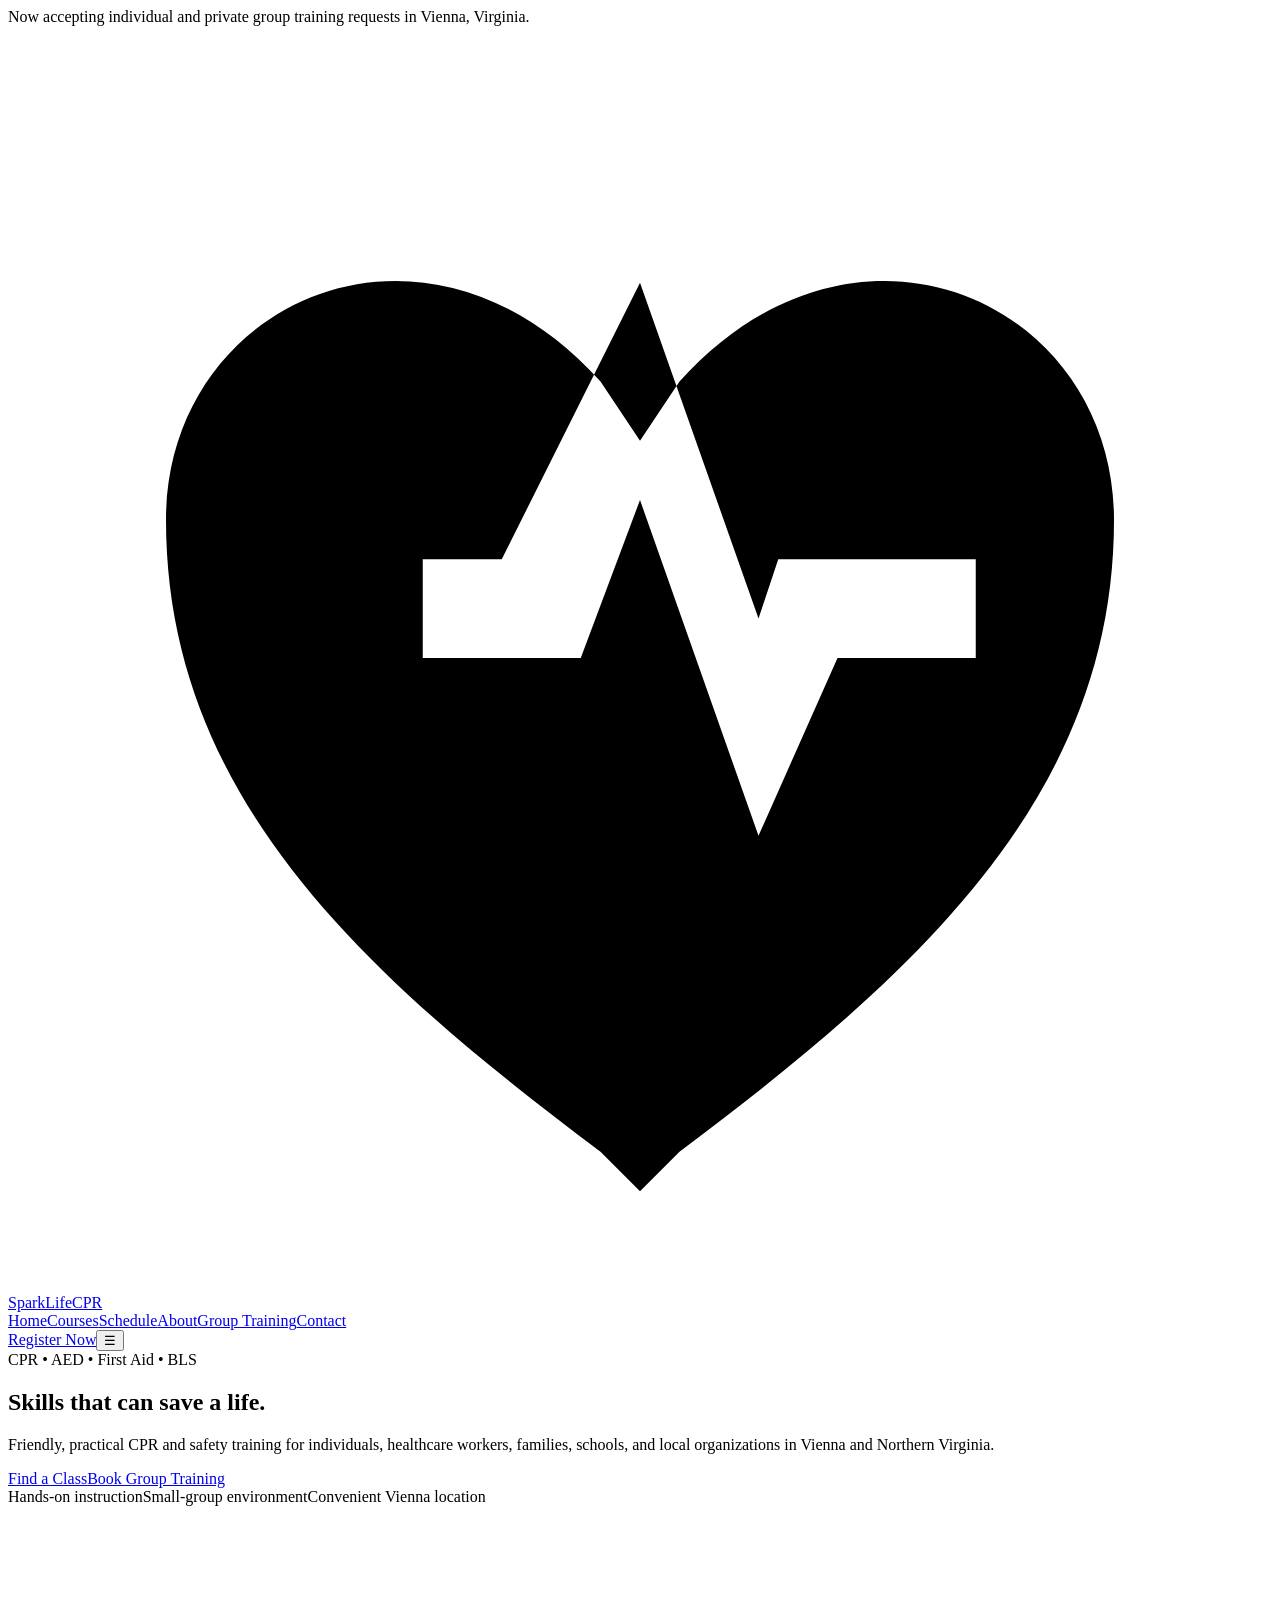
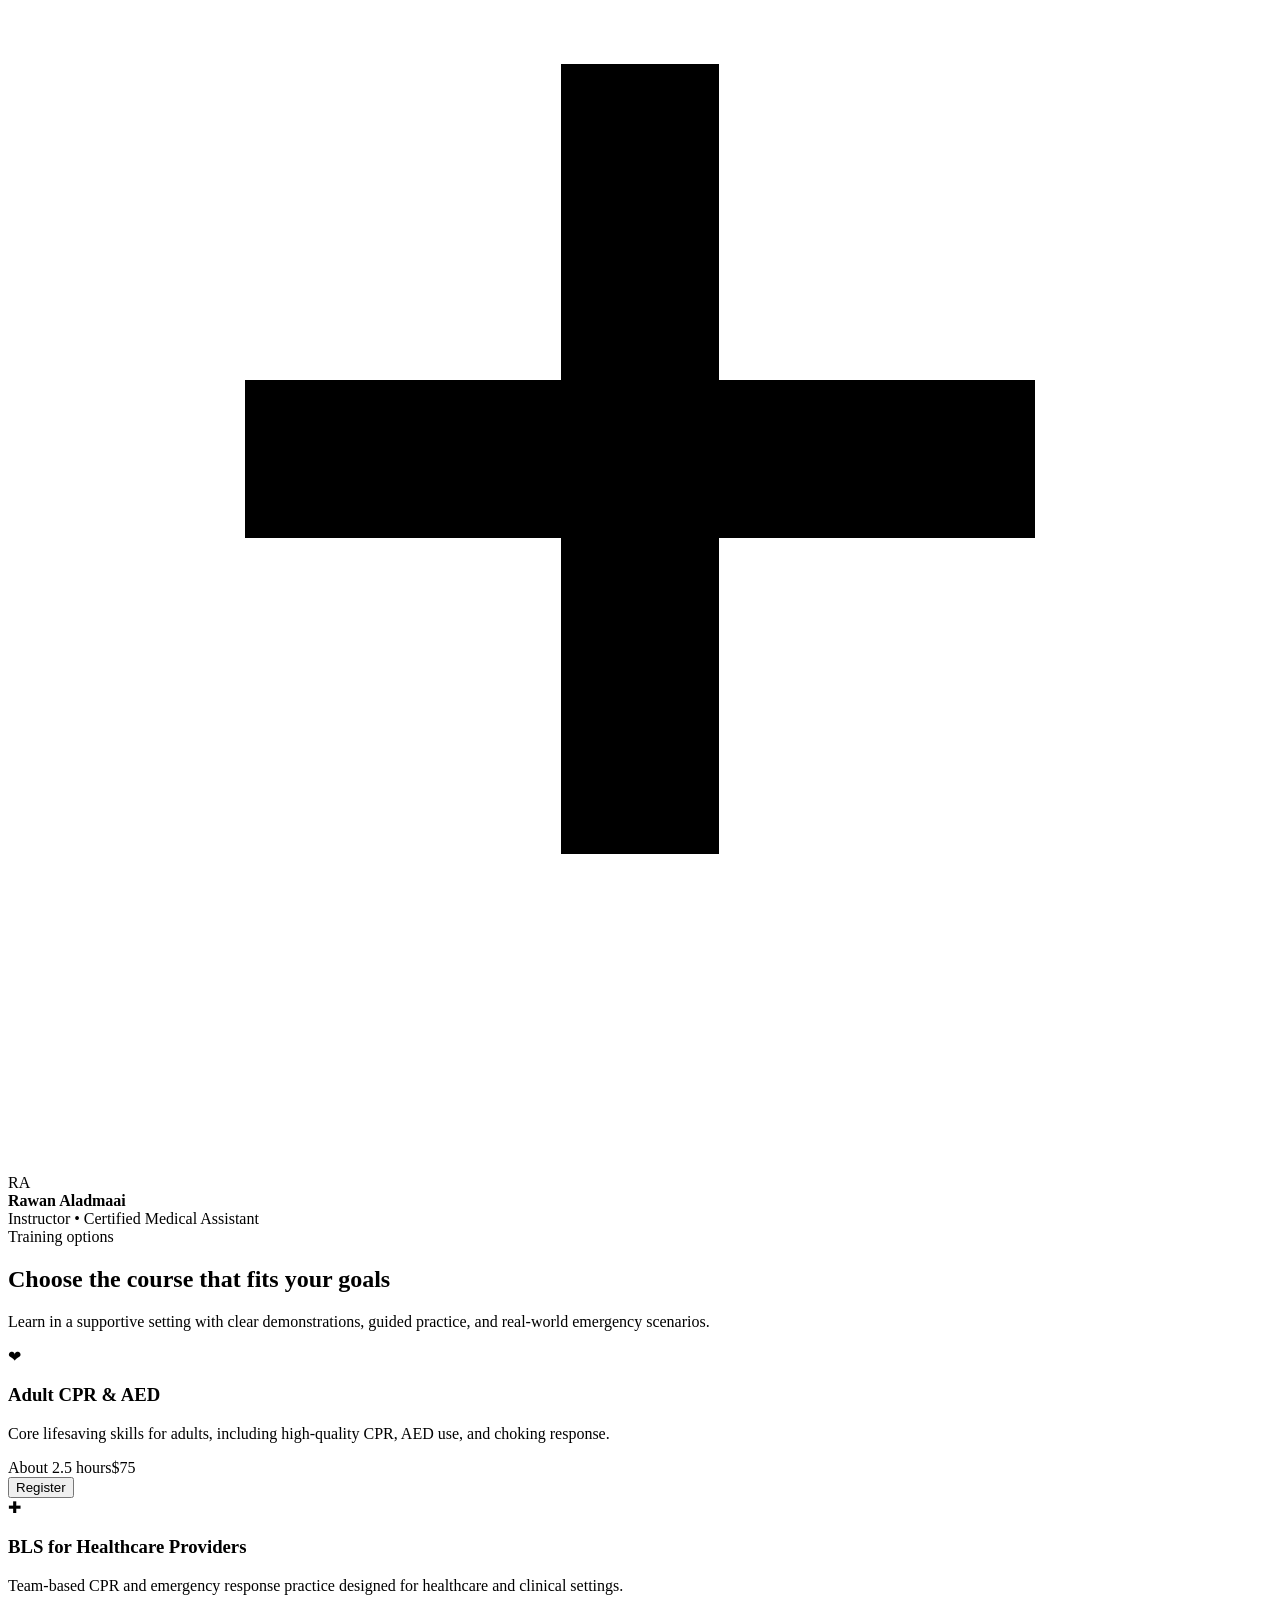
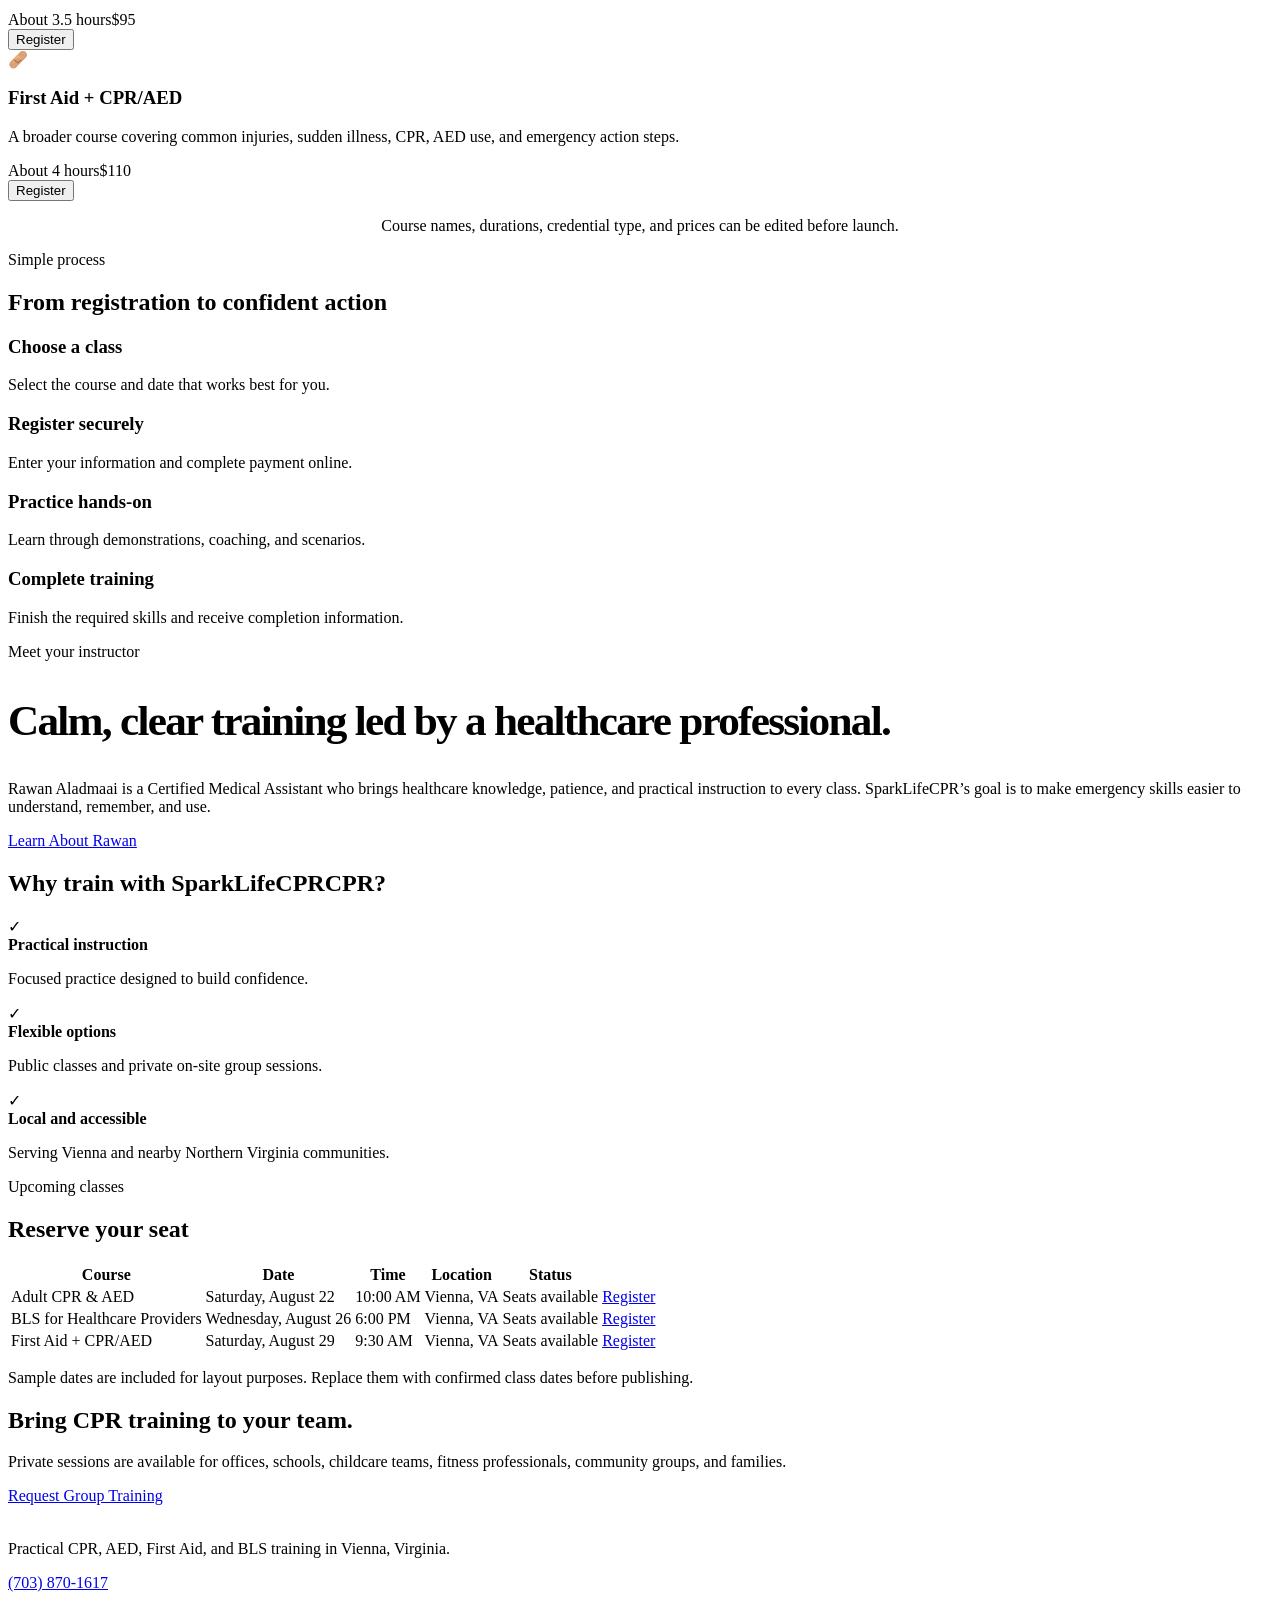
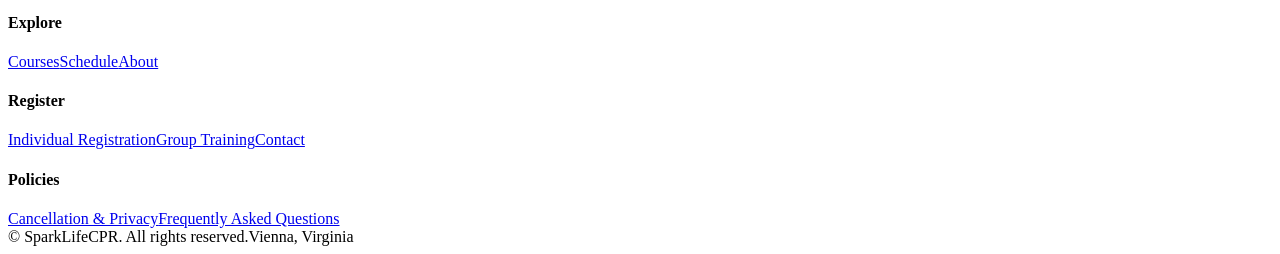
==== index.html @ 50898517 "Add files via upload" ====
<!doctype html><html lang="en"><head><meta charset="utf-8"><meta name="viewport" content="width=device-width,initial-scale=1"><meta name="description" content="CPR, AED, First Aid and BLS training in Vienna, Virginia with instructor Rawan Aladmaai, Certified Medical Assistant."><title>SparkLifeCPR | Vienna, VA</title><link rel="stylesheet" href="assets/styles.css"><script defer src="js/config.js"></script><script defer src="js/main.js"></script></head><body>
<div class="announcement">Now accepting individual and private group training requests in Vienna, Virginia.</div>
<header><div class="container nav"><a class="brand" href="index.html"><span class="logo-mark"><svg viewBox="0 0 64 64"><path d="M30 57C18 48 8 39 8 25 8 14 21 8 30 18l2 3 2-3c9-10 22-4 22 7 0 14-10 23-22 32l-2 2-2-2zm-9-25h8l3-8 6 17 4-9h7v-5h-10l-1 3-6-17-7 14h-4v5z"/></svg></span><span>SparkLifeCPR</span></a><nav class="nav-links"><a href="index.html">Home</a><a href="courses.html">Courses</a><a href="schedule.html">Schedule</a><a href="about.html">About</a><a href="group-training.html">Group Training</a><a href="contact.html">Contact</a></nav><a class="btn btn-primary" href="register.html">Register Now</a><button class="menu-btn" aria-label="Open menu">☰</button></div></header>
<main>
<section class="hero"><div class="container hero-grid"><div><span class="eyebrow">CPR • AED • First Aid • BLS</span><h1>Skills that can save a life.</h1><p>Friendly, practical CPR and safety training for individuals, healthcare workers, families, schools, and local organizations in Vienna and Northern Virginia.</p><div class="hero-actions"><a class="btn btn-primary" href="register.html">Find a Class</a><a class="btn btn-light" href="group-training.html">Book Group Training</a></div><div class="trust-row"><span>Hands-on instruction</span><span>Small-group environment</span><span>Convenient Vienna location</span></div></div><div class="hero-card"><div class="photo"><div class="medical-icon"><svg viewBox="0 0 64 64"><path d="M28 8h8v16h16v8H36v16h-8V32H12v-8h16V8z"/></svg></div><div class="instructor-chip"><div class="avatar">RA</div><div><strong>Rawan Aladmaai</strong><br><span class="small">Instructor • Certified Medical Assistant</span></div></div></div></div></div></section>
<section><div class="container"><div class="section-head"><span class="eyebrow">Training options</span><h2>Choose the course that fits your goals</h2><p>Learn in a supportive setting with clear demonstrations, guided practice, and real-world emergency scenarios.</p></div><div class="grid-3">
<article class="card course-card"><div class="icon">❤</div><h3>Adult CPR & AED</h3><p>Core lifesaving skills for adults, including high-quality CPR, AED use, and choking response.</p><div class="course-meta"><span>About 2.5 hours</span><span class="price">$75</span></div><button class="btn btn-primary" data-pay="cprAed">Register</button></article>
<article class="card course-card"><div class="icon">✚</div><h3>BLS for Healthcare Providers</h3><p>Team-based CPR and emergency response practice designed for healthcare and clinical settings.</p><div class="course-meta"><span>About 3.5 hours</span><span class="price">$95</span></div><button class="btn btn-primary" data-pay="bls">Register</button></article>
<article class="card course-card"><div class="icon">🩹</div><h3>First Aid + CPR/AED</h3><p>A broader course covering common injuries, sudden illness, CPR, AED use, and emergency action steps.</p><div class="course-meta"><span>About 4 hours</span><span class="price">$110</span></div><button class="btn btn-primary" data-pay="firstAid">Register</button></article>
</div><p class="small" style="text-align:center;margin-top:1rem">Course names, durations, credential type, and prices can be edited before launch.</p></div></section>
<section class="bg-soft"><div class="container"><div class="section-head"><span class="eyebrow">Simple process</span><h2>From registration to confident action</h2></div><div class="steps"><div class="step"><h3>Choose a class</h3><p>Select the course and date that works best for you.</p></div><div class="step"><h3>Register securely</h3><p>Enter your information and complete payment online.</p></div><div class="step"><h3>Practice hands-on</h3><p>Learn through demonstrations, coaching, and scenarios.</p></div><div class="step"><h3>Complete training</h3><p>Finish the required skills and receive completion information.</p></div></div></div></section>
<section><div class="container split"><div><span class="eyebrow">Meet your instructor</span><h2 style="font-size:2.7rem;line-height:1.1;letter-spacing:-.04em">Calm, clear training led by a healthcare professional.</h2><p>Rawan Aladmaai is a Certified Medical Assistant who brings healthcare knowledge, patience, and practical instruction to every class. SparkLifeCPR’s goal is to make emergency skills easier to understand, remember, and use.</p><a class="btn btn-outline" href="about.html">Learn About Rawan</a></div><div class="feature-panel"><h2>Why train with SparkLifeCPRCPR?</h2><div class="feature-list"><div class="feature-item"><span class="check">✓</span><div><b>Practical instruction</b><p>Focused practice designed to build confidence.</p></div></div><div class="feature-item"><span class="check">✓</span><div><b>Flexible options</b><p>Public classes and private on-site group sessions.</p></div></div><div class="feature-item"><span class="check">✓</span><div><b>Local and accessible</b><p>Serving Vienna and nearby Northern Virginia communities.</p></div></div></div></div></div></section>
<section class="bg-soft"><div class="container"><div class="section-head"><span class="eyebrow">Upcoming classes</span><h2>Reserve your seat</h2></div><div class="schedule"><table><thead><tr><th>Course</th><th>Date</th><th>Time</th><th>Location</th><th>Status</th><th></th></tr></thead><tbody><tr><td>Adult CPR & AED</td><td>Saturday, August 22</td><td>10:00 AM</td><td>Vienna, VA</td><td><span class="badge">Seats available</span></td><td><a class="btn btn-primary" href="register.html">Register</a></td></tr><tr><td>BLS for Healthcare Providers</td><td>Wednesday, August 26</td><td>6:00 PM</td><td>Vienna, VA</td><td><span class="badge">Seats available</span></td><td><a class="btn btn-primary" href="register.html">Register</a></td></tr><tr><td>First Aid + CPR/AED</td><td>Saturday, August 29</td><td>9:30 AM</td><td>Vienna, VA</td><td><span class="badge">Seats available</span></td><td><a class="btn btn-primary" href="register.html">Register</a></td></tr></tbody></table></div><p class="small">Sample dates are included for layout purposes. Replace them with confirmed class dates before publishing.</p></div></section>
<section><div class="container"><div class="cta"><div><h2>Bring CPR training to your team.</h2><p>Private sessions are available for offices, schools, childcare teams, fitness professionals, community groups, and families.</p></div><a class="btn btn-light" href="group-training.html">Request Group Training</a></div></div></section>
</main>
<footer><div class="container"><div class="footer-grid"><div><a class="brand" style="color:#fff" href="index.html"><span class="logo-mark">❤</span><span>SparkLifeCPR</span></a><p>Practical CPR, AED, First Aid, and BLS training in Vienna, Virginia.</p><p><a href="tel:17038701617">(703) 870-1617</a></p></div><div><h4>Explore</h4><a href="courses.html">Courses</a><a href="schedule.html">Schedule</a><a href="about.html">About</a></div><div><h4>Register</h4><a href="register.html">Individual Registration</a><a href="group-training.html">Group Training</a><a href="contact.html">Contact</a></div><div><h4>Policies</h4><a href="policies.html">Cancellation & Privacy</a><a href="faq.html">Frequently Asked Questions</a></div></div><div class="copyright"><span>© <span data-year></span> SparkLifeCPR. All rights reserved.</span><span>Vienna, Virginia</span></div></div></footer></body></html>
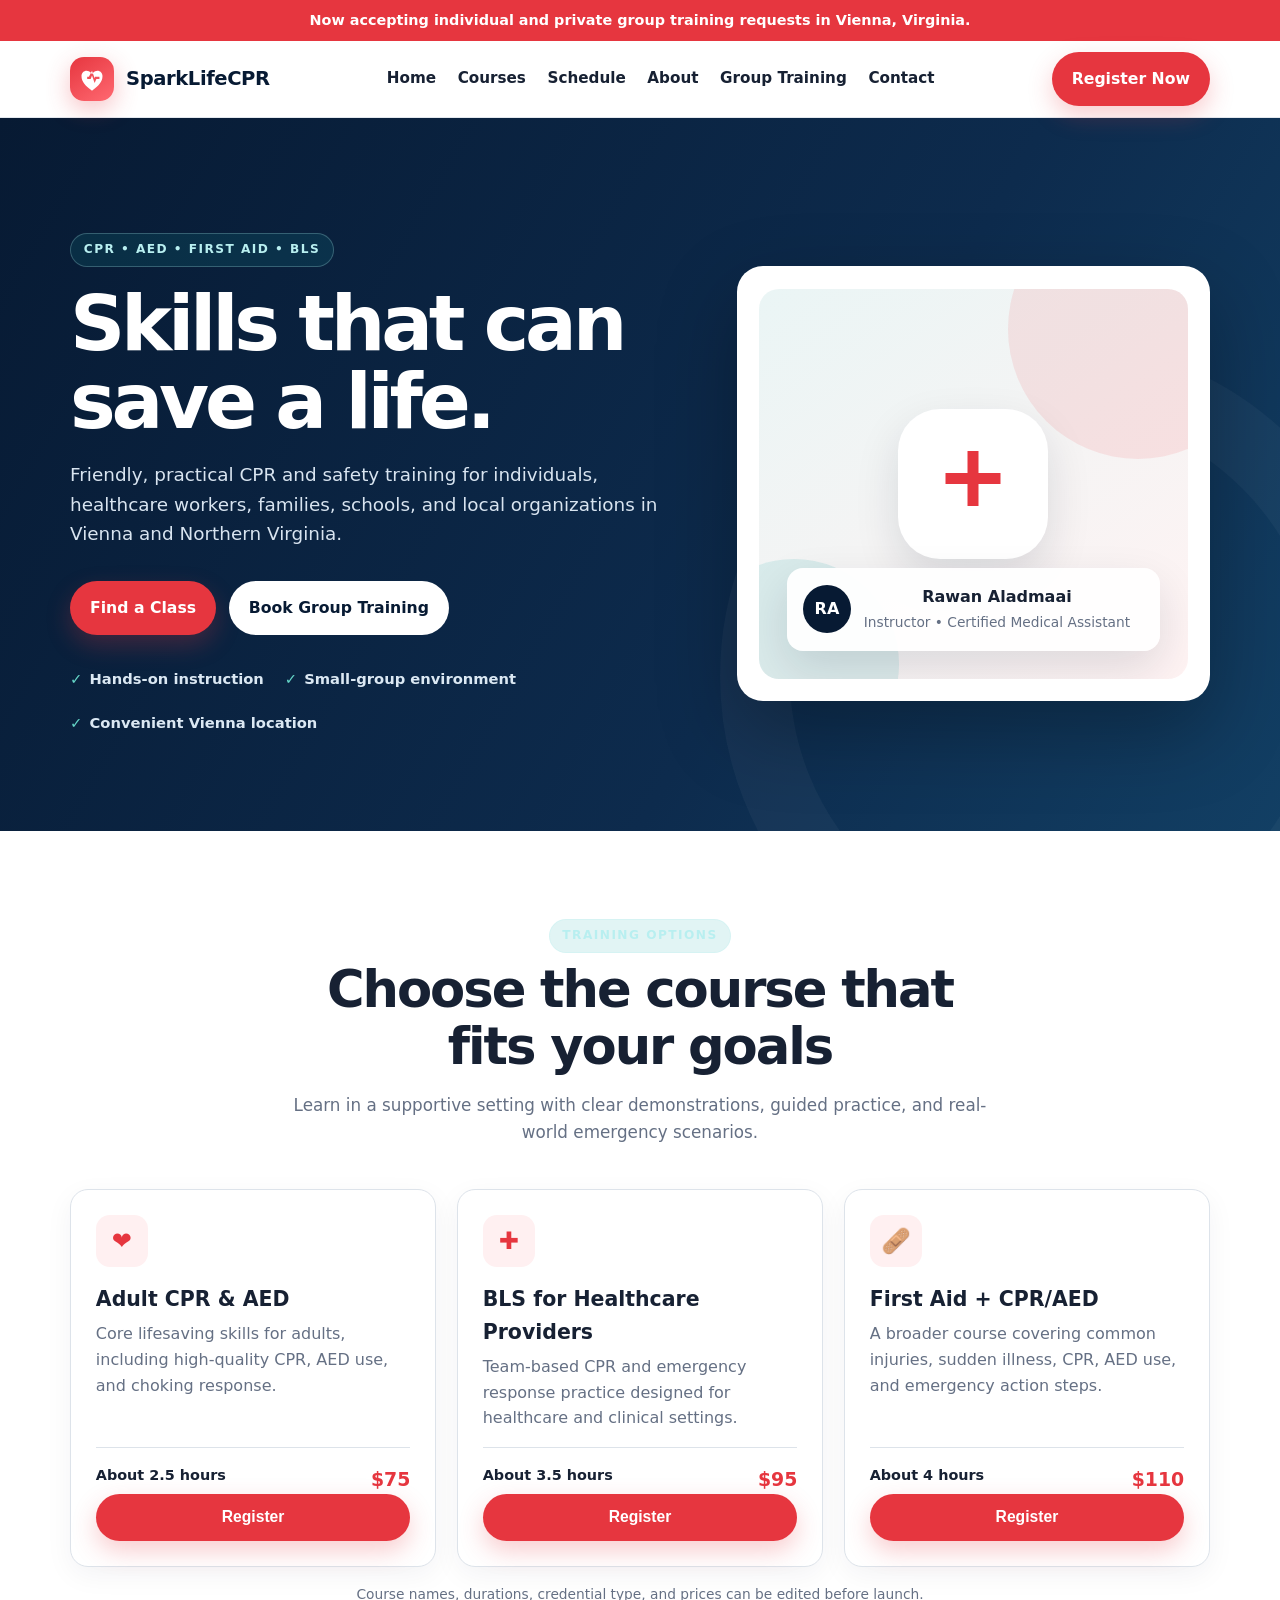
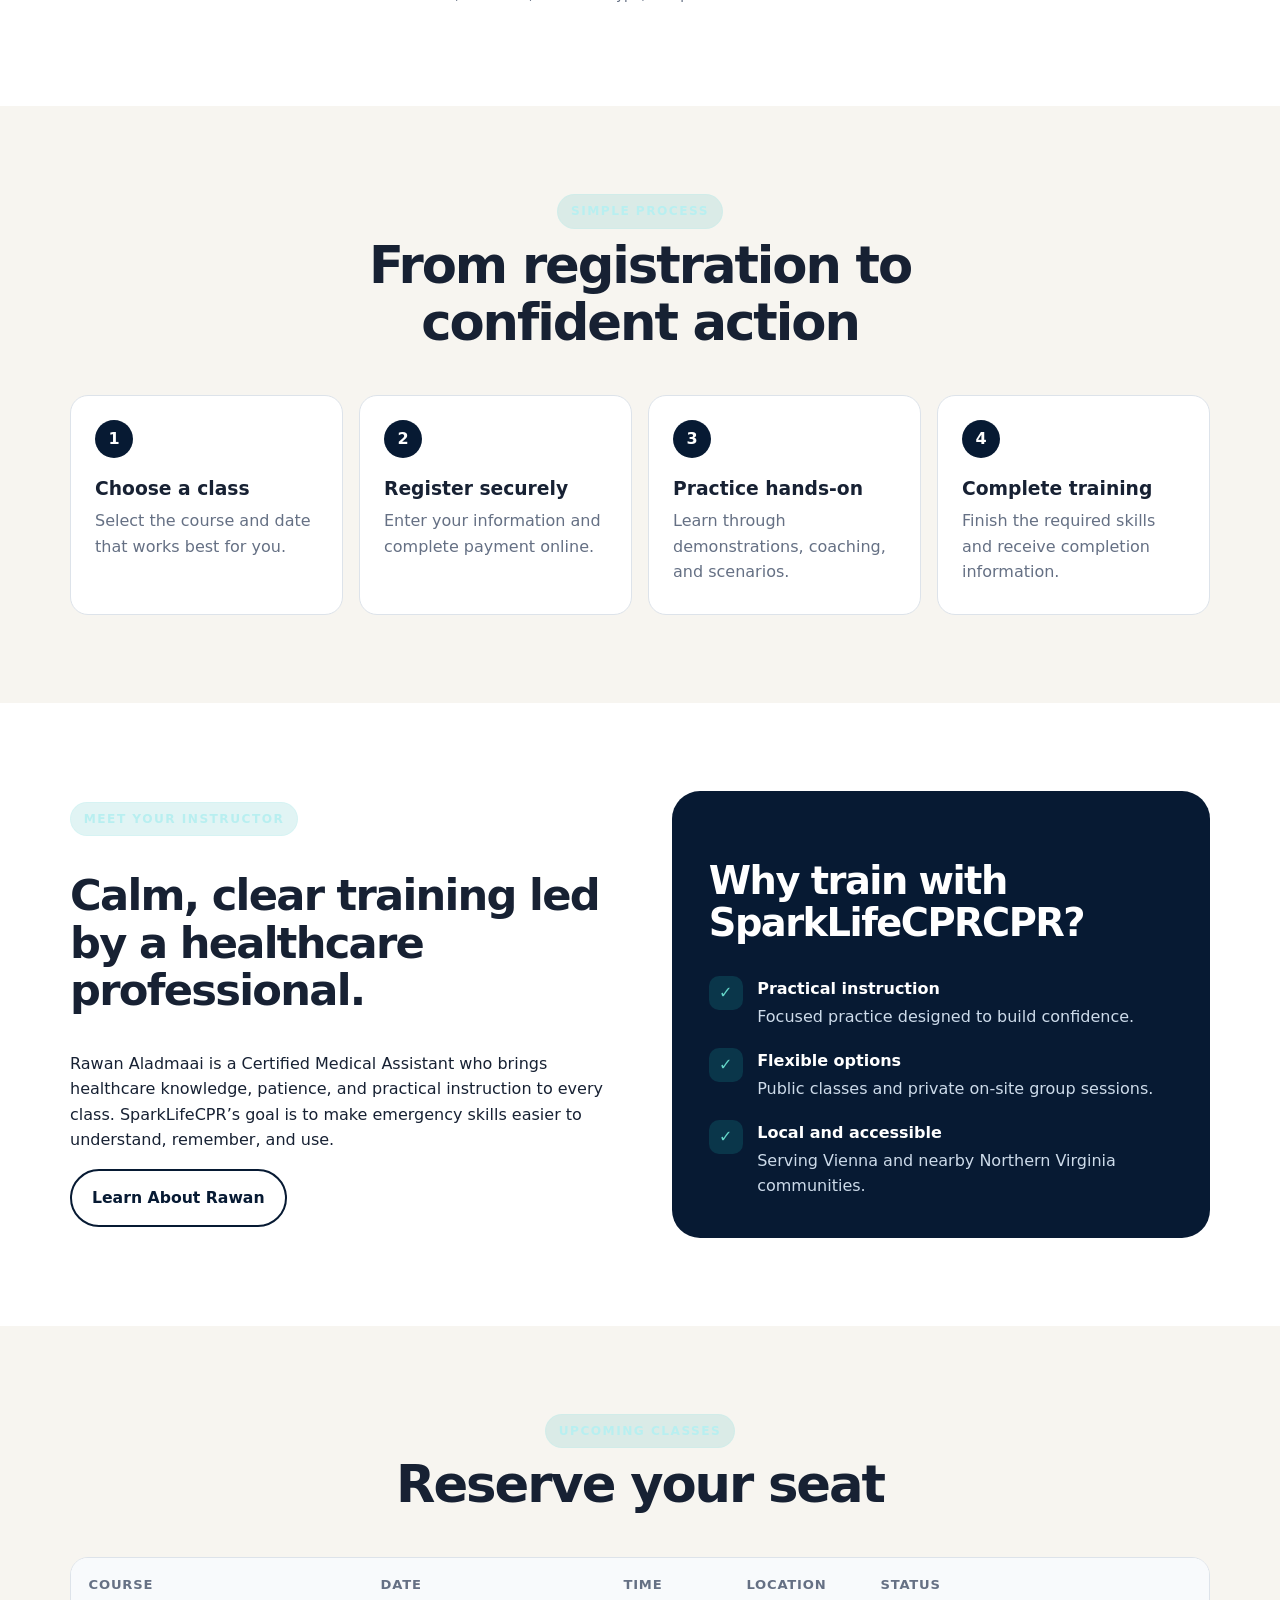
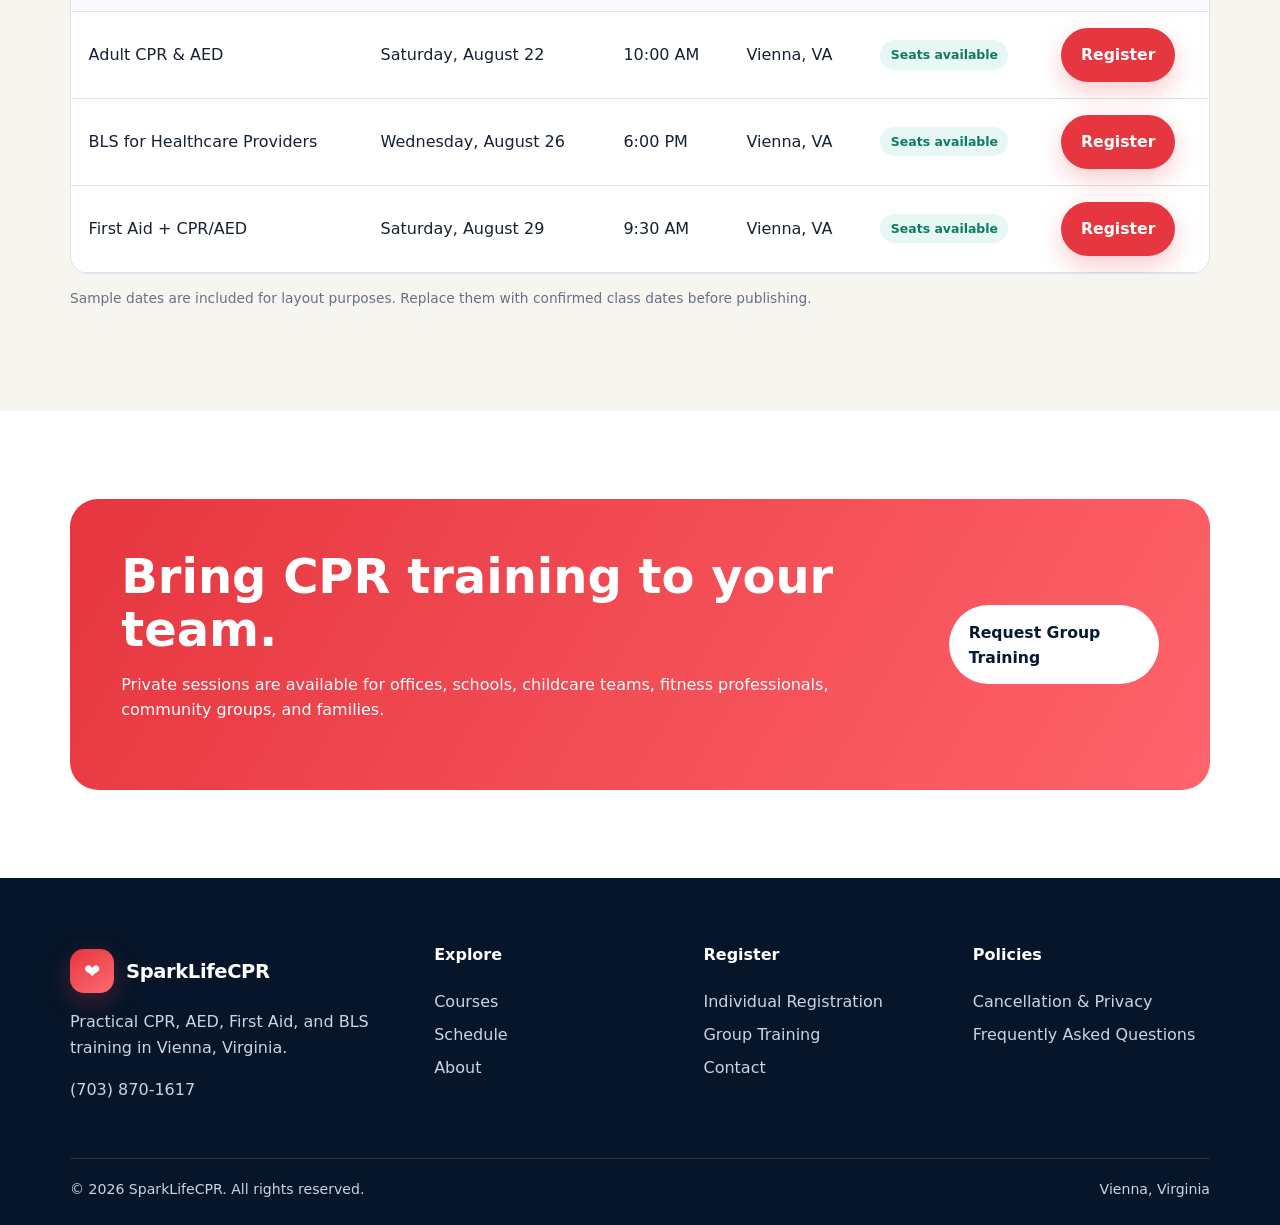
==== commit 2faea650: "Refactor index.html with new structure and SEO tags Updated HTML structure and added metadata for SE" ====
--- a/index.html
+++ b/index.html
@@ -1,16 +1 @@
-<!doctype html><html lang="en"><head><meta charset="utf-8"><meta name="viewport" content="width=device-width,initial-scale=1"><meta name="description" content="CPR, AED, First Aid and BLS training in Vienna, Virginia with instructor Rawan Aladmaai, Certified Medical Assistant."><title>SparkLifeCPR | Vienna, VA</title><link rel="stylesheet" href="assets/styles.css"><script defer src="js/config.js"></script><script defer src="js/main.js"></script></head><body>
-<div class="announcement">Now accepting individual and private group training requests in Vienna, Virginia.</div>
-<header><div class="container nav"><a class="brand" href="index.html"><span class="logo-mark"><svg viewBox="0 0 64 64"><path d="M30 57C18 48 8 39 8 25 8 14 21 8 30 18l2 3 2-3c9-10 22-4 22 7 0 14-10 23-22 32l-2 2-2-2zm-9-25h8l3-8 6 17 4-9h7v-5h-10l-1 3-6-17-7 14h-4v5z"/></svg></span><span>SparkLifeCPR</span></a><nav class="nav-links"><a href="index.html">Home</a><a href="courses.html">Courses</a><a href="schedule.html">Schedule</a><a href="about.html">About</a><a href="group-training.html">Group Training</a><a href="contact.html">Contact</a></nav><a class="btn btn-primary" href="register.html">Register Now</a><button class="menu-btn" aria-label="Open menu">☰</button></div></header>
-<main>
-<section class="hero"><div class="container hero-grid"><div><span class="eyebrow">CPR • AED • First Aid • BLS</span><h1>Skills that can save a life.</h1><p>Friendly, practical CPR and safety training for individuals, healthcare workers, families, schools, and local organizations in Vienna and Northern Virginia.</p><div class="hero-actions"><a class="btn btn-primary" href="register.html">Find a Class</a><a class="btn btn-light" href="group-training.html">Book Group Training</a></div><div class="trust-row"><span>Hands-on instruction</span><span>Small-group environment</span><span>Convenient Vienna location</span></div></div><div class="hero-card"><div class="photo"><div class="medical-icon"><svg viewBox="0 0 64 64"><path d="M28 8h8v16h16v8H36v16h-8V32H12v-8h16V8z"/></svg></div><div class="instructor-chip"><div class="avatar">RA</div><div><strong>Rawan Aladmaai</strong><br><span class="small">Instructor • Certified Medical Assistant</span></div></div></div></div></div></section>
-<section><div class="container"><div class="section-head"><span class="eyebrow">Training options</span><h2>Choose the course that fits your goals</h2><p>Learn in a supportive setting with clear demonstrations, guided practice, and real-world emergency scenarios.</p></div><div class="grid-3">
-<article class="card course-card"><div class="icon">❤</div><h3>Adult CPR & AED</h3><p>Core lifesaving skills for adults, including high-quality CPR, AED use, and choking response.</p><div class="course-meta"><span>About 2.5 hours</span><span class="price">$75</span></div><button class="btn btn-primary" data-pay="cprAed">Register</button></article>
-<article class="card course-card"><div class="icon">✚</div><h3>BLS for Healthcare Providers</h3><p>Team-based CPR and emergency response practice designed for healthcare and clinical settings.</p><div class="course-meta"><span>About 3.5 hours</span><span class="price">$95</span></div><button class="btn btn-primary" data-pay="bls">Register</button></article>
-<article class="card course-card"><div class="icon">🩹</div><h3>First Aid + CPR/AED</h3><p>A broader course covering common injuries, sudden illness, CPR, AED use, and emergency action steps.</p><div class="course-meta"><span>About 4 hours</span><span class="price">$110</span></div><button class="btn btn-primary" data-pay="firstAid">Register</button></article>
-</div><p class="small" style="text-align:center;margin-top:1rem">Course names, durations, credential type, and prices can be edited before launch.</p></div></section>
-<section class="bg-soft"><div class="container"><div class="section-head"><span class="eyebrow">Simple process</span><h2>From registration to confident action</h2></div><div class="steps"><div class="step"><h3>Choose a class</h3><p>Select the course and date that works best for you.</p></div><div class="step"><h3>Register securely</h3><p>Enter your information and complete payment online.</p></div><div class="step"><h3>Practice hands-on</h3><p>Learn through demonstrations, coaching, and scenarios.</p></div><div class="step"><h3>Complete training</h3><p>Finish the required skills and receive completion information.</p></div></div></div></section>
-<section><div class="container split"><div><span class="eyebrow">Meet your instructor</span><h2 style="font-size:2.7rem;line-height:1.1;letter-spacing:-.04em">Calm, clear training led by a healthcare professional.</h2><p>Rawan Aladmaai is a Certified Medical Assistant who brings healthcare knowledge, patience, and practical instruction to every class. SparkLifeCPR’s goal is to make emergency skills easier to understand, remember, and use.</p><a class="btn btn-outline" href="about.html">Learn About Rawan</a></div><div class="feature-panel"><h2>Why train with SparkLifeCPRCPR?</h2><div class="feature-list"><div class="feature-item"><span class="check">✓</span><div><b>Practical instruction</b><p>Focused practice designed to build confidence.</p></div></div><div class="feature-item"><span class="check">✓</span><div><b>Flexible options</b><p>Public classes and private on-site group sessions.</p></div></div><div class="feature-item"><span class="check">✓</span><div><b>Local and accessible</b><p>Serving Vienna and nearby Northern Virginia communities.</p></div></div></div></div></div></section>
-<section class="bg-soft"><div class="container"><div class="section-head"><span class="eyebrow">Upcoming classes</span><h2>Reserve your seat</h2></div><div class="schedule"><table><thead><tr><th>Course</th><th>Date</th><th>Time</th><th>Location</th><th>Status</th><th></th></tr></thead><tbody><tr><td>Adult CPR & AED</td><td>Saturday, August 22</td><td>10:00 AM</td><td>Vienna, VA</td><td><span class="badge">Seats available</span></td><td><a class="btn btn-primary" href="register.html">Register</a></td></tr><tr><td>BLS for Healthcare Providers</td><td>Wednesday, August 26</td><td>6:00 PM</td><td>Vienna, VA</td><td><span class="badge">Seats available</span></td><td><a class="btn btn-primary" href="register.html">Register</a></td></tr><tr><td>First Aid + CPR/AED</td><td>Saturday, August 29</td><td>9:30 AM</td><td>Vienna, VA</td><td><span class="badge">Seats available</span></td><td><a class="btn btn-primary" href="register.html">Register</a></td></tr></tbody></table></div><p class="small">Sample dates are included for layout purposes. Replace them with confirmed class dates before publishing.</p></div></section>
-<section><div class="container"><div class="cta"><div><h2>Bring CPR training to your team.</h2><p>Private sessions are available for offices, schools, childcare teams, fitness professionals, community groups, and families.</p></div><a class="btn btn-light" href="group-training.html">Request Group Training</a></div></div></section>
-</main>
-<footer><div class="container"><div class="footer-grid"><div><a class="brand" style="color:#fff" href="index.html"><span class="logo-mark">❤</span><span>SparkLifeCPR</span></a><p>Practical CPR, AED, First Aid, and BLS training in Vienna, Virginia.</p><p><a href="tel:17038701617">(703) 870-1617</a></p></div><div><h4>Explore</h4><a href="courses.html">Courses</a><a href="schedule.html">Schedule</a><a href="about.html">About</a></div><div><h4>Register</h4><a href="register.html">Individual Registration</a><a href="group-training.html">Group Training</a><a href="contact.html">Contact</a></div><div><h4>Policies</h4><a href="policies.html">Cancellation & Privacy</a><a href="faq.html">Frequently Asked Questions</a></div></div><div class="copyright"><span>© <span data-year></span> SparkLifeCPR. All rights reserved.</span><span>Vienna, Virginia</span></div></div></footer></body></html>
+<!doctype html><html lang="en"><head><meta charset="utf-8"><meta name="viewport" content="width=device-width,initial-scale=1"><meta name="description" content="CPR, AED, First Aid and BLS training in Vienna, Virginia with instructor Rawan Aladmaai, Certified Medical Assistant."><title>SparkLifeCPR | Vienna, VA</title><link rel="stylesheet" href="assets/styles.css"><script defer src="js/config.js"></script><script defer src="js/main.js"></script></head><body> <div class="announcement">Now accepting individual and private group training requests in Vienna, Virginia.</div> <header><div class="container nav"><a class="brand" href="index.html"><span class="logo-mark"><svg viewBox="0 0 64 64"><path d="M30 57C18 48 8 39 8 25 8 14 21 8 30 18l2 3 2-3c9-10 22-4 22 7 0 14-10 23-22 32l-2 2-2-2zm-9-25h8l3-8 6 17 4-9h7v-5h-10l-1 3-6-17-7 14h-4v5z"/></svg></span><span>SparkLifeCPR</span></a><nav class="nav-links"><a href="index.html">Home</a><a href="courses.html">Courses</a><a href="schedule.html">Schedule</a><a href="about.html">About</a><a href="group-training.html">Group Training</a><a href="contact.html">Contact</a></nav><a class="btn btn-primary" href="register.html">Register Now</a><button class="menu-btn" aria-label="Open menu">☰</button></div></header> <main> <section class="hero"><div class="container hero-grid"><div><span class="eyebrow">CPR • AED • First Aid • BLS</span><h1>Skills that can save a life.</h1><p>Friendly, practical CPR and safety training for individuals, healthcare workers, families, schools, and local organizations in Vienna and Northern Virginia.</p><div class="hero-actions"><a class="btn btn-primary" href="register.html">Find a Class</a><a class="btn btn-light" href="group-training.html">Book Group Training</a></div><div class="trust-row"><span>Hands-on instruction</span><span>Small-group environment</span><span>Convenient Vienna location</span></div></div><div class="hero-card"><div class="photo"><div class="medical-icon"><svg viewBox="0 0 64 64"><path d="M28 8h8v16h16v8H36v16h-8V32H12v-8h16V8z"/></svg></div><div class="instructor-chip"><div class="avatar">RA</div><div><strong>Rawan Aladmaai</strong><br><span class="small">Instructor • Certified Medical Assistant</span></div></div></div></div></div></section> <section><div class="container"><div class="section-head"><span class="eyebrow">Training options</span><h2>Choose the course that fits your goals</h2><p>Learn in a supportive setting with clear demonstrations, guided practice, and real-world emergency scenarios.</p></div><div class="grid-3"> <article class="card course-card"><div class="icon">❤</div><h3>Adult CPR & AED</h3><p>Core lifesaving skills for adults, including high-quality CPR, AED use, and choking response.</p><div class="course-meta"><span>About 2.5 hours</span><span class="price">$75</span></div><button class="btn btn-primary" data-pay="cprAed">Register</button></article> <article class="card course-card"><div class="icon">✚</div><h3>BLS for Healthcare Providers</h3><p>Team-based CPR and emergency response practice designed for healthcare and clinical settings.</p><div class="course-meta"><span>About 3.5 hours</span><span class="price">$95</span></div><button class="btn btn-primary" data-pay="bls">Register</button></article> <article class="card course-card"><div class="icon">🩹</div><h3>First Aid + CPR/AED</h3><p>A broader course covering common injuries, sudden illness, CPR, AED use, and emergency action steps.</p><div class="course-meta"><span>About 4 hours</span><span class="price">$110</span></div><button class="btn btn-primary" data-pay="firstAid">Register</button></article> </div><p class="small" style="text-align:center;margin-top:1rem">Course names, durations, credential type, and prices can be edited before launch.</p></div></section> <section class="bg-soft"><div class="container"><div class="section-head"><span class="eyebrow">Simple process</span><h2>From registration to confident action</h2></div><div class="steps"><div class="step"><h3>Choose a class</h3><p>Select the course and date that works best for you.</p></div><div class="step"><h3>Register securely</h3><p>Enter your information and complete payment online.</p></div><div class="step"><h3>Practice hands-on</h3><p>Learn through demonstrations, coaching, and scenarios.</p></div><div class="step"><h3>Complete training</h3><p>Finish the required skills and receive completion information.</p></div></div></div></section> <section><div class="container split"><div><span class="eyebrow">Meet your instructor</span><h2 style="font-size:2.7rem;line-height:1.1;letter-spacing:-.04em">Calm, clear training led by a healthcare professional.</h2><p>Rawan Aladmaai is a Certified Medical Assistant who brings healthcare knowledge, patience, and practical instruction to every class. SparkLifeCPR’s goal is to make emergency skills easier to understand, remember, and use.</p><a class="btn btn-outline" href="about.html">Learn About Rawan</a></div><div class="feature-panel"><h2>Why train with SparkLifeCPRCPR?</h2><div class="feature-list"><div class="feature-item"><span class="check">✓</span><div><b>Practical instruction</b><p>Focused practice designed to build confidence.</p></div></div><div class="feature-item"><span class="check">✓</span><div><b>Flexible options</b><p>Public classes and private on-site group sessions.</p></div></div><div class="feature-item"><span class="check">✓</span><div><b>Local and accessible</b><p>Serving Vienna and nearby Northern Virginia communities.</p></div></div></div></div></div></section> <section class="bg-soft"><div class="container"><div class="section-head"><span class="eyebrow">Upcoming classes</span><h2>Reserve your seat</h2></div><div class="schedule"><table><thead><tr><th>Course</th><th>Date</th><th>Time</th><th>Location</th><th>Status</th><th></th></tr></thead><tbody><tr><td>Adult CPR & AED</td><td>Saturday, August 22</td><td>10:00 AM</td><td>Vienna, VA</td><td><span class="badge">Seats available</span></td><td><a class="btn btn-primary" href="register.html">Register</a></td></tr><tr><td>BLS for Healthcare Providers</td><td>Wednesday, August 26</td><td>6:00 PM</td><td>Vienna, VA</td><td><span class="badge">Seats available</span></td><td><a class="btn btn-primary" href="register.html">Register</a></td></tr><tr><td>First Aid + CPR/AED</td><td>Saturday, August 29</td><td>9:30 AM</td><td>Vienna, VA</td><td><span class="badge">Seats available</span></td><td><a class="btn btn-primary" href="register.html">Register</a></td></tr></tbody></table></div><p class="small">Sample dates are included for layout purposes. Replace them with confirmed class dates before publishing.</p></div></section> <section><div class="container"><div class="cta"><div><h2>Bring CPR training to your team.</h2><p>Private sessions are available for offices, schools, childcare teams, fitness professionals, community groups, and families.</p></div><a class="btn btn-light" href="group-training.html">Request Group Training</a></div></div></section> </main> <footer><div class="container"><div class="footer-grid"><div><a class="brand" style="color:#fff" href="index.html"><span class="logo-mark">❤</span><span>SparkLifeCPR</span></a><p>Practical CPR, AED, First Aid, and BLS training in Vienna, Virginia.</p><p><a href="tel:17038701617">(703) 870-1617</a></p></div><div><h4>Explore</h4><a href="courses.html">Courses</a><a href="schedule.html">Schedule</a><a href="about.html">About</a></div><div><h4>Register</h4><a href="register.html">Individual Registration</a><a href="group-training.html">Group Training</a><a href="contact.html">Contact</a></div><div><h4>Policies</h4><a href="policies.html">Cancellation & Privacy</a><a href="faq.html">Frequently Asked Questions</a></div></div><div class="copyright"><span>© <span data-year></span> SparkLifeCPR. All rights reserved.</span><span>Vienna, Virginia</span></div></div></footer></body></html>
--- a/assets/styles.css
+++ b/assets/styles.css
@@ -0,0 +1,117 @@
+:root {
+  --navy: #071a33;
+  --navy-2: #0d2b4d;
+  --red: #e6363f;
+  --red-dark: #bd1f2c;
+  --teal: #17a6a6;
+  --cream: #f7f5f0;
+  --white: #ffffff;
+  --ink: #172133;
+  --muted: #657084;
+  --line: #dde3ea;
+  --success: #117a65;
+  --shadow: 0 18px 45px rgba(7, 26, 51, 0.12);
+  --radius: 18px;
+}
+*{box-sizing:border-box}
+html{scroll-behavior:smooth}
+body{margin:0;font-family:Inter,ui-sans-serif,system-ui,-apple-system,BlinkMacSystemFont,"Segoe UI",sans-serif;color:var(--ink);background:#fff;line-height:1.6}
+a{color:inherit;text-decoration:none}
+img{max-width:100%;display:block}
+.container{width:min(1140px,92%);margin:auto}
+.announcement{background:var(--red);color:#fff;text-align:center;padding:.55rem 1rem;font-weight:700;font-size:.9rem}
+header{position:sticky;top:0;z-index:50;background:rgba(255,255,255,.96);backdrop-filter:blur(12px);border-bottom:1px solid rgba(221,227,234,.8)}
+.nav{height:76px;display:flex;align-items:center;justify-content:space-between;gap:2rem}
+.brand{display:flex;align-items:center;gap:.75rem;font-weight:900;color:var(--navy);font-size:1.22rem;letter-spacing:-.02em}
+.logo-mark{width:44px;height:44px;border-radius:14px;background:linear-gradient(145deg,var(--red),#ff6971);display:grid;place-items:center;box-shadow:0 8px 24px rgba(230,54,63,.3)}
+.logo-mark svg{width:28px;height:28px;fill:#fff}
+.nav-links{display:flex;align-items:center;gap:1.35rem;font-weight:700;font-size:.95rem}
+.nav-links a:hover{color:var(--red)}
+.menu-btn{display:none;border:0;background:none;font-size:1.5rem}
+.btn{display:inline-flex;align-items:center;justify-content:center;gap:.55rem;border:0;border-radius:999px;padding:.9rem 1.25rem;font-weight:800;cursor:pointer;transition:.2s ease;font-size:.98rem}
+.btn-primary{background:var(--red);color:#fff;box-shadow:0 10px 25px rgba(230,54,63,.25)}
+.btn-primary:hover{background:var(--red-dark);transform:translateY(-1px)}
+.btn-dark{background:var(--navy);color:#fff}
+.btn-outline{border:2px solid var(--navy);color:var(--navy);background:transparent}
+.btn-light{background:#fff;color:var(--navy)}
+.hero{position:relative;overflow:hidden;background:linear-gradient(120deg,var(--navy) 0%,var(--navy-2) 62%,#123f64 100%);color:#fff;padding:7.2rem 0 6rem}
+.hero:before{content:"";position:absolute;inset:auto -110px -180px auto;width:530px;height:530px;border-radius:50%;border:70px solid rgba(255,255,255,.035)}
+.hero-grid{display:grid;grid-template-columns:1.12fr .88fr;gap:4rem;align-items:center}
+.eyebrow{display:inline-flex;align-items:center;gap:.5rem;color:#b8eff0;background:rgba(23,166,166,.13);border:1px solid rgba(184,239,240,.25);border-radius:999px;padding:.4rem .8rem;text-transform:uppercase;letter-spacing:.12em;font-size:.76rem;font-weight:900}
+h1{font-size:clamp(2.8rem,6vw,5.3rem);line-height:1.02;letter-spacing:-.055em;margin:1.1rem 0 1.2rem}
+.hero p{font-size:1.15rem;max-width:620px;color:#d8e4f0}
+.hero-actions{display:flex;gap:.8rem;flex-wrap:wrap;margin:2rem 0}
+.trust-row{display:flex;gap:1.3rem;flex-wrap:wrap;color:#dbe8f3;font-size:.92rem;font-weight:700}
+.trust-row span:before{content:"✓";color:#65d6c8;margin-right:.45rem}
+.hero-card{background:#fff;color:var(--ink);border-radius:26px;padding:1.4rem;box-shadow:0 30px 80px rgba(0,0,0,.28);position:relative}
+.hero-card .photo{border-radius:20px;min-height:390px;background:linear-gradient(145deg,#eaf5f5,#fff3f3);display:flex;align-items:center;justify-content:center;padding:2rem;text-align:center;position:relative;overflow:hidden}
+.hero-card .photo:before{content:"";position:absolute;width:260px;height:260px;border-radius:50%;background:rgba(230,54,63,.1);top:-90px;right:-80px}
+.hero-card .photo:after{content:"";position:absolute;width:210px;height:210px;border-radius:50%;background:rgba(23,166,166,.12);bottom:-90px;left:-70px}
+.medical-icon{width:150px;height:150px;border-radius:42px;background:#fff;display:grid;place-items:center;box-shadow:var(--shadow);z-index:1}
+.medical-icon svg{width:88px;fill:var(--red)}
+.instructor-chip{position:absolute;bottom:28px;left:28px;right:28px;background:rgba(255,255,255,.95);border-radius:16px;padding:1rem;display:flex;align-items:center;gap:.8rem;box-shadow:var(--shadow);z-index:2}
+.avatar{width:48px;height:48px;border-radius:50%;background:var(--navy);color:#fff;display:grid;place-items:center;font-weight:900}
+section{padding:5.5rem 0}
+.section-head{max-width:720px;margin:0 auto 2.7rem;text-align:center}
+.section-head h2{font-size:clamp(2rem,4vw,3.3rem);line-height:1.12;letter-spacing:-.04em;margin:.5rem 0}
+.section-head p{color:var(--muted);font-size:1.05rem}
+.grid-3{display:grid;grid-template-columns:repeat(3,1fr);gap:1.3rem}
+.card{border:1px solid var(--line);border-radius:var(--radius);padding:1.55rem;background:#fff;box-shadow:0 8px 28px rgba(7,26,51,.05)}
+.course-card{display:flex;flex-direction:column}
+.course-card .icon{width:52px;height:52px;border-radius:14px;background:#fff0f1;color:var(--red);display:grid;place-items:center;font-size:1.5rem}
+.course-card h3{font-size:1.28rem;margin:1rem 0 .35rem}
+.course-card p{color:var(--muted);margin:0 0 1rem}
+.course-meta{display:flex;justify-content:space-between;gap:1rem;border-top:1px solid var(--line);padding-top:1rem;margin-top:auto;font-size:.9rem;font-weight:800}
+.price{color:var(--red);font-size:1.18rem}
+.bg-soft{background:var(--cream)}
+.steps{display:grid;grid-template-columns:repeat(4,1fr);gap:1rem;counter-reset:steps}
+.step{position:relative;background:#fff;border-radius:var(--radius);padding:1.5rem;border:1px solid var(--line)}
+.step:before{counter-increment:steps;content:counter(steps);width:38px;height:38px;border-radius:50%;display:grid;place-items:center;background:var(--navy);color:#fff;font-weight:900;margin-bottom:1rem}
+.step h3{margin:.25rem 0}
+.step p{color:var(--muted);margin:.3rem 0}
+.split{display:grid;grid-template-columns:1fr 1fr;gap:4rem;align-items:center}
+.feature-panel{background:var(--navy);color:#fff;border-radius:28px;padding:2.3rem;position:relative;overflow:hidden}
+.feature-panel h2{font-size:2.4rem;line-height:1.1;letter-spacing:-.04em}
+.feature-list{display:grid;gap:1rem;margin-top:1.6rem}
+.feature-item{display:flex;gap:.9rem;align-items:flex-start}
+.feature-item b{display:block}
+.feature-item p{margin:.15rem 0;color:#cddbea}
+.check{flex:0 0 34px;height:34px;border-radius:10px;background:rgba(23,166,166,.2);display:grid;place-items:center;color:#65d6c8;font-weight:900}
+.schedule{overflow-x:auto;border:1px solid var(--line);border-radius:var(--radius);background:#fff}
+table{width:100%;border-collapse:collapse;min-width:760px}
+th,td{text-align:left;padding:1rem 1.1rem;border-bottom:1px solid var(--line)}
+th{background:#f8fafc;color:var(--muted);font-size:.82rem;text-transform:uppercase;letter-spacing:.06em}
+.badge{display:inline-flex;border-radius:999px;padding:.3rem .65rem;background:#e7f8f4;color:var(--success);font-size:.78rem;font-weight:900}
+.testimonial{font-size:1.05rem}
+.stars{color:#f4a623;letter-spacing:.08em}
+.cta{background:linear-gradient(120deg,var(--red),#ff636b);color:#fff;border-radius:28px;padding:3.2rem;display:flex;justify-content:space-between;align-items:center;gap:2rem}
+.cta h2{font-size:clamp(2rem,4vw,3rem);line-height:1.1;margin:0 0 .7rem}
+footer{background:#061529;color:#c9d5e2;padding:4rem 0 1.5rem}
+.footer-grid{display:grid;grid-template-columns:1.4fr repeat(3,1fr);gap:2rem}
+footer h4{color:#fff;margin-top:0}
+footer a{display:block;margin:.45rem 0;color:#c9d5e2}
+footer a:hover{color:#fff}
+.copyright{border-top:1px solid rgba(255,255,255,.12);margin-top:2.5rem;padding-top:1.2rem;font-size:.88rem;display:flex;justify-content:space-between;gap:1rem;flex-wrap:wrap}
+.page-hero{background:var(--navy);color:#fff;padding:4.5rem 0;text-align:center}
+.page-hero h1{font-size:clamp(2.5rem,5vw,4.2rem);margin:.5rem 0}
+.form-wrap{display:grid;grid-template-columns:1.1fr .9fr;gap:2rem;align-items:start}
+form{background:#fff;border:1px solid var(--line);border-radius:var(--radius);padding:1.6rem;box-shadow:var(--shadow)}
+.form-grid{display:grid;grid-template-columns:1fr 1fr;gap:1rem}
+.field{display:grid;gap:.4rem;margin-bottom:1rem}
+label{font-weight:800;font-size:.92rem}
+input,select,textarea{width:100%;border:1px solid #cfd7e1;border-radius:11px;padding:.85rem .9rem;font:inherit;background:#fff}
+input:focus,select:focus,textarea:focus{outline:3px solid rgba(23,166,166,.18);border-color:var(--teal)}
+textarea{min-height:130px;resize:vertical}
+.notice{padding:1rem;border-radius:12px;background:#fff8e8;border:1px solid #f2d99a;color:#72560d;font-size:.9rem}
+.contact-card{background:var(--navy);color:#fff;border-radius:var(--radius);padding:1.7rem}
+.contact-card a{color:#fff;text-decoration:underline}
+.faq{max-width:850px;margin:auto}
+details{border:1px solid var(--line);border-radius:14px;margin-bottom:.8rem;padding:1rem 1.1rem;background:#fff}
+summary{font-weight:900;cursor:pointer}
+details p{color:var(--muted)}
+.payment-box{border:2px dashed #ccd6e1;border-radius:16px;padding:1.25rem;text-align:center;background:#f8fafc}
+.small{font-size:.86rem;color:var(--muted)}
+@media(max-width:900px){.nav-links{display:none;position:absolute;top:76px;left:0;right:0;background:#fff;padding:1.2rem 4%;border-bottom:1px solid var(--line);flex-direction:column;align-items:flex-start}.nav-links.open{display:flex}.menu-btn{display:block}.nav .btn-primary{display:none}.hero-grid,.split,.form-wrap{grid-template-columns:1fr}.hero{padding-top:5rem}.hero-card{max-width:620px}.grid-3{grid-template-columns:1fr 1fr}.steps{grid-template-columns:1fr 1fr}.footer-grid{grid-template-columns:1fr 1fr}.cta{flex-direction:column;align-items:flex-start}}
+@media(max-width:620px){.grid-3,.steps,.footer-grid,.form-grid{grid-template-columns:1fr}.hero-actions .btn{width:100%}.hero-card .photo{min-height:330px}.cta{padding:2rem}.nav{height:68px}.nav-links{top:68px}}
+
+.hp-field{position:absolute!important;left:-9999px!important;opacity:0!important;height:1px!important;width:1px!important}
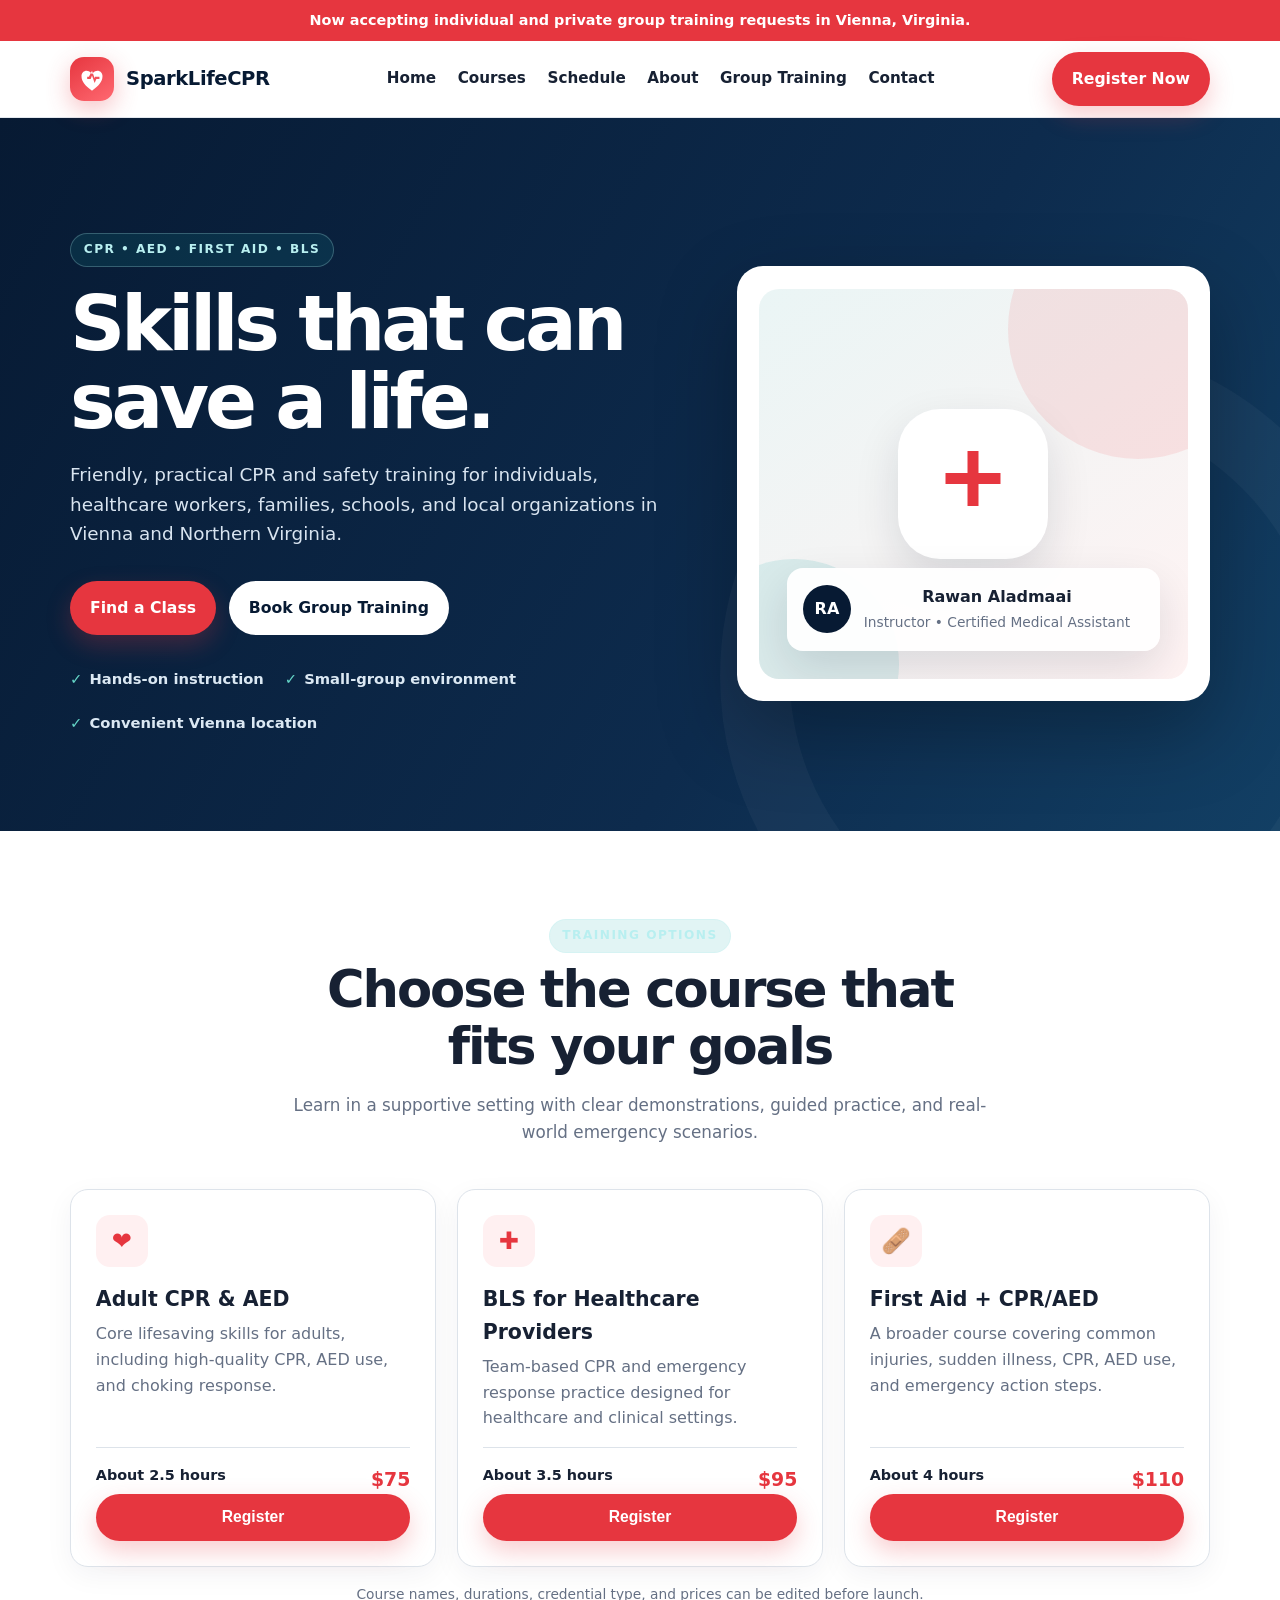
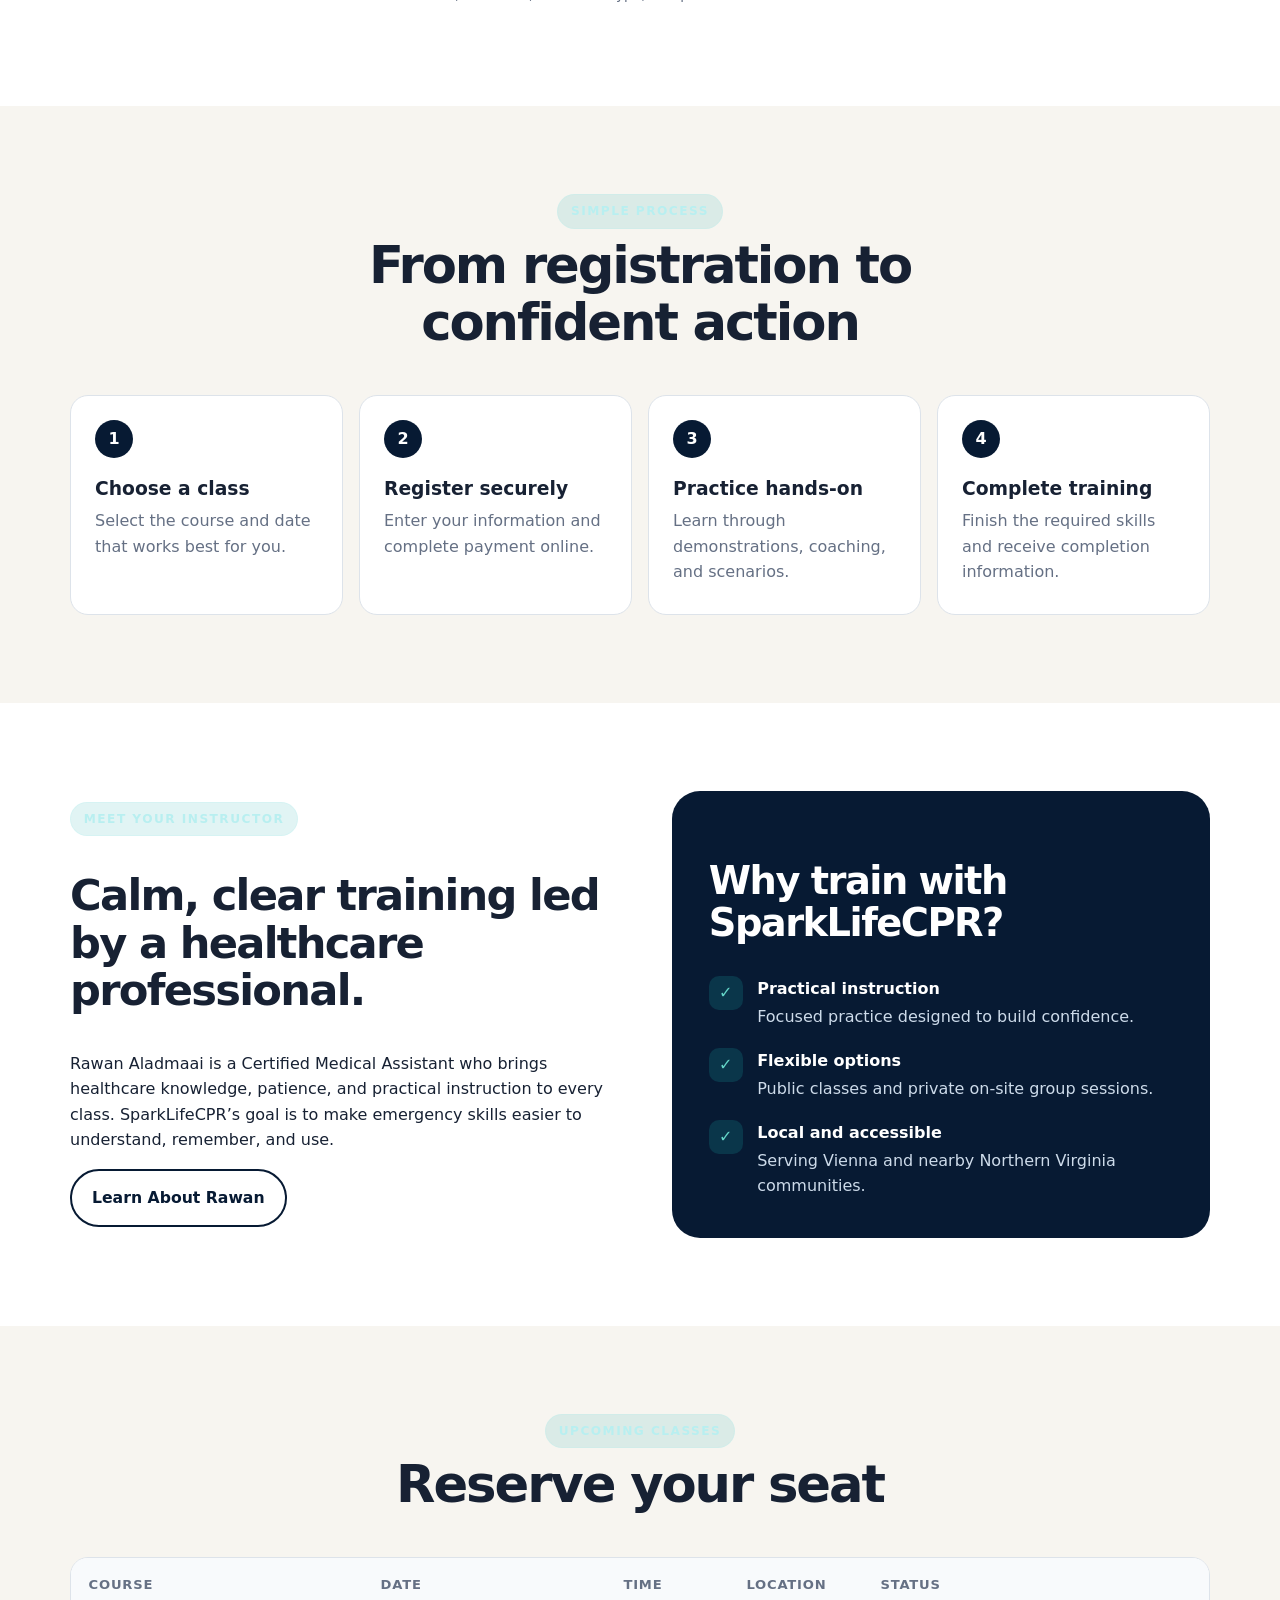
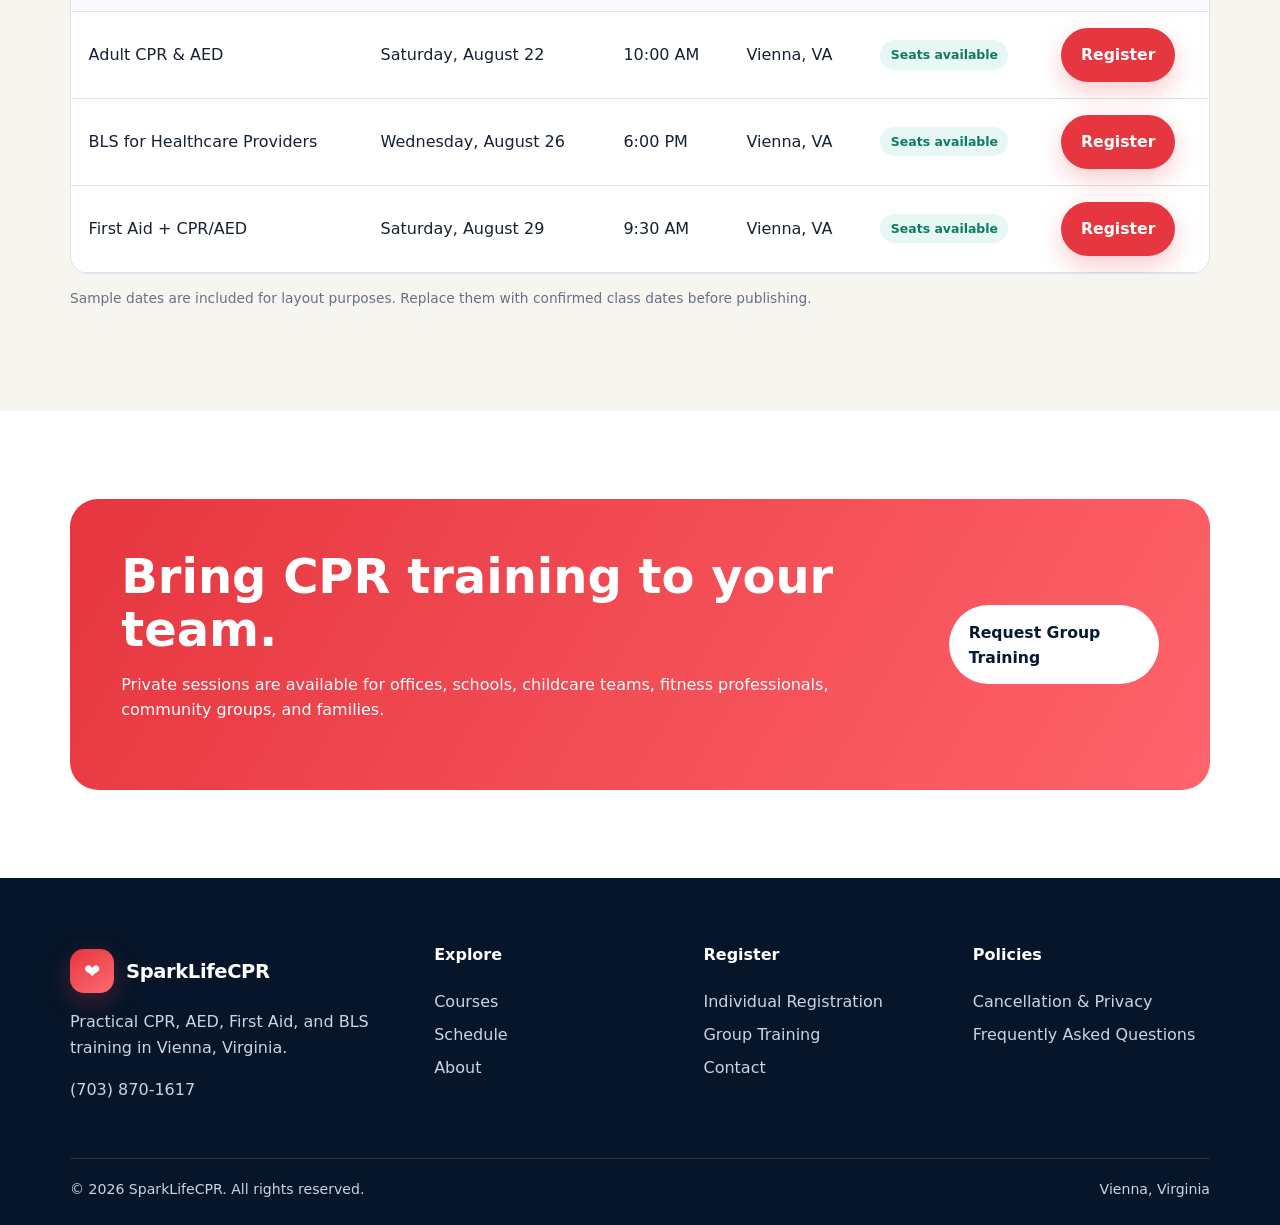
==== commit 072cf319: "Add Google Analytics tracking code Added Google Analytics tracking code to the head section for moni" ====
--- a/index.html
+++ b/index.html
@@ -1 +1,764 @@
-<!doctype html><html lang="en"><head><meta charset="utf-8"><meta name="viewport" content="width=device-width,initial-scale=1"><meta name="description" content="CPR, AED, First Aid and BLS training in Vienna, Virginia with instructor Rawan Aladmaai, Certified Medical Assistant."><title>SparkLifeCPR | Vienna, VA</title><link rel="stylesheet" href="assets/styles.css"><script defer src="js/config.js"></script><script defer src="js/main.js"></script></head><body> <div class="announcement">Now accepting individual and private group training requests in Vienna, Virginia.</div> <header><div class="container nav"><a class="brand" href="index.html"><span class="logo-mark"><svg viewBox="0 0 64 64"><path d="M30 57C18 48 8 39 8 25 8 14 21 8 30 18l2 3 2-3c9-10 22-4 22 7 0 14-10 23-22 32l-2 2-2-2zm-9-25h8l3-8 6 17 4-9h7v-5h-10l-1 3-6-17-7 14h-4v5z"/></svg></span><span>SparkLifeCPR</span></a><nav class="nav-links"><a href="index.html">Home</a><a href="courses.html">Courses</a><a href="schedule.html">Schedule</a><a href="about.html">About</a><a href="group-training.html">Group Training</a><a href="contact.html">Contact</a></nav><a class="btn btn-primary" href="register.html">Register Now</a><button class="menu-btn" aria-label="Open menu">☰</button></div></header> <main> <section class="hero"><div class="container hero-grid"><div><span class="eyebrow">CPR • AED • First Aid • BLS</span><h1>Skills that can save a life.</h1><p>Friendly, practical CPR and safety training for individuals, healthcare workers, families, schools, and local organizations in Vienna and Northern Virginia.</p><div class="hero-actions"><a class="btn btn-primary" href="register.html">Find a Class</a><a class="btn btn-light" href="group-training.html">Book Group Training</a></div><div class="trust-row"><span>Hands-on instruction</span><span>Small-group environment</span><span>Convenient Vienna location</span></div></div><div class="hero-card"><div class="photo"><div class="medical-icon"><svg viewBox="0 0 64 64"><path d="M28 8h8v16h16v8H36v16h-8V32H12v-8h16V8z"/></svg></div><div class="instructor-chip"><div class="avatar">RA</div><div><strong>Rawan Aladmaai</strong><br><span class="small">Instructor • Certified Medical Assistant</span></div></div></div></div></div></section> <section><div class="container"><div class="section-head"><span class="eyebrow">Training options</span><h2>Choose the course that fits your goals</h2><p>Learn in a supportive setting with clear demonstrations, guided practice, and real-world emergency scenarios.</p></div><div class="grid-3"> <article class="card course-card"><div class="icon">❤</div><h3>Adult CPR & AED</h3><p>Core lifesaving skills for adults, including high-quality CPR, AED use, and choking response.</p><div class="course-meta"><span>About 2.5 hours</span><span class="price">$75</span></div><button class="btn btn-primary" data-pay="cprAed">Register</button></article> <article class="card course-card"><div class="icon">✚</div><h3>BLS for Healthcare Providers</h3><p>Team-based CPR and emergency response practice designed for healthcare and clinical settings.</p><div class="course-meta"><span>About 3.5 hours</span><span class="price">$95</span></div><button class="btn btn-primary" data-pay="bls">Register</button></article> <article class="card course-card"><div class="icon">🩹</div><h3>First Aid + CPR/AED</h3><p>A broader course covering common injuries, sudden illness, CPR, AED use, and emergency action steps.</p><div class="course-meta"><span>About 4 hours</span><span class="price">$110</span></div><button class="btn btn-primary" data-pay="firstAid">Register</button></article> </div><p class="small" style="text-align:center;margin-top:1rem">Course names, durations, credential type, and prices can be edited before launch.</p></div></section> <section class="bg-soft"><div class="container"><div class="section-head"><span class="eyebrow">Simple process</span><h2>From registration to confident action</h2></div><div class="steps"><div class="step"><h3>Choose a class</h3><p>Select the course and date that works best for you.</p></div><div class="step"><h3>Register securely</h3><p>Enter your information and complete payment online.</p></div><div class="step"><h3>Practice hands-on</h3><p>Learn through demonstrations, coaching, and scenarios.</p></div><div class="step"><h3>Complete training</h3><p>Finish the required skills and receive completion information.</p></div></div></div></section> <section><div class="container split"><div><span class="eyebrow">Meet your instructor</span><h2 style="font-size:2.7rem;line-height:1.1;letter-spacing:-.04em">Calm, clear training led by a healthcare professional.</h2><p>Rawan Aladmaai is a Certified Medical Assistant who brings healthcare knowledge, patience, and practical instruction to every class. SparkLifeCPR’s goal is to make emergency skills easier to understand, remember, and use.</p><a class="btn btn-outline" href="about.html">Learn About Rawan</a></div><div class="feature-panel"><h2>Why train with SparkLifeCPRCPR?</h2><div class="feature-list"><div class="feature-item"><span class="check">✓</span><div><b>Practical instruction</b><p>Focused practice designed to build confidence.</p></div></div><div class="feature-item"><span class="check">✓</span><div><b>Flexible options</b><p>Public classes and private on-site group sessions.</p></div></div><div class="feature-item"><span class="check">✓</span><div><b>Local and accessible</b><p>Serving Vienna and nearby Northern Virginia communities.</p></div></div></div></div></div></section> <section class="bg-soft"><div class="container"><div class="section-head"><span class="eyebrow">Upcoming classes</span><h2>Reserve your seat</h2></div><div class="schedule"><table><thead><tr><th>Course</th><th>Date</th><th>Time</th><th>Location</th><th>Status</th><th></th></tr></thead><tbody><tr><td>Adult CPR & AED</td><td>Saturday, August 22</td><td>10:00 AM</td><td>Vienna, VA</td><td><span class="badge">Seats available</span></td><td><a class="btn btn-primary" href="register.html">Register</a></td></tr><tr><td>BLS for Healthcare Providers</td><td>Wednesday, August 26</td><td>6:00 PM</td><td>Vienna, VA</td><td><span class="badge">Seats available</span></td><td><a class="btn btn-primary" href="register.html">Register</a></td></tr><tr><td>First Aid + CPR/AED</td><td>Saturday, August 29</td><td>9:30 AM</td><td>Vienna, VA</td><td><span class="badge">Seats available</span></td><td><a class="btn btn-primary" href="register.html">Register</a></td></tr></tbody></table></div><p class="small">Sample dates are included for layout purposes. Replace them with confirmed class dates before publishing.</p></div></section> <section><div class="container"><div class="cta"><div><h2>Bring CPR training to your team.</h2><p>Private sessions are available for offices, schools, childcare teams, fitness professionals, community groups, and families.</p></div><a class="btn btn-light" href="group-training.html">Request Group Training</a></div></div></section> </main> <footer><div class="container"><div class="footer-grid"><div><a class="brand" style="color:#fff" href="index.html"><span class="logo-mark">❤</span><span>SparkLifeCPR</span></a><p>Practical CPR, AED, First Aid, and BLS training in Vienna, Virginia.</p><p><a href="tel:17038701617">(703) 870-1617</a></p></div><div><h4>Explore</h4><a href="courses.html">Courses</a><a href="schedule.html">Schedule</a><a href="about.html">About</a></div><div><h4>Register</h4><a href="register.html">Individual Registration</a><a href="group-training.html">Group Training</a><a href="contact.html">Contact</a></div><div><h4>Policies</h4><a href="policies.html">Cancellation & Privacy</a><a href="faq.html">Frequently Asked Questions</a></div></div><div class="copyright"><span>© <span data-year></span> SparkLifeCPR. All rights reserved.</span><span>Vienna, Virginia</span></div></div></footer></body></html>
+<!doctype html>
+<html lang="en">
+
+<head>
+  <meta charset="utf-8">
+
+  <!-- Google Analytics -->
+  <script async src="https://www.googletagmanager.com/gtag/js?id=G-QES0W2ZQ52"></script>
+  <script>
+    window.dataLayer = window.dataLayer || [];
+    function gtag() { dataLayer.push(arguments); }
+    gtag('js', new Date());
+    gtag('config', 'G-QES0W2ZQ52');
+  </script>
+
+  <meta name="viewport" content="width=device-width, initial-scale=1">
+
+  <meta
+    name="description"
+    content="CPR, AED, First Aid and BLS training in Vienna, Virginia with instructor Rawan Aladmaai, Certified Medical Assistant."
+  >
+
+  <title>SparkLifeCPR | Vienna, VA</title>
+
+  <link rel="stylesheet" href="assets/styles.css">
+
+  <script defer src="js/config.js"></script>
+  <script defer src="js/main.js"></script>
+</head>
+
+<body>
+
+  <!-- Announcement -->
+  <div class="announcement">
+    Now accepting individual and private group training requests in Vienna, Virginia.
+  </div>
+
+  <!-- Header -->
+  <header>
+    <div class="container nav">
+
+      <a class="brand" href="index.html">
+        <span class="logo-mark">
+          <svg viewBox="0 0 64 64">
+            <path d="M30 57C18 48 8 39 8 25 8 14 21 8 30 18l2 3 2-3c9-10 22-4 22 7 0 14-10 23-22 32l-2 2-2-2zm-9-25h8l3-8 6 17 4-9h7v-5h-10l-1 3-6-17-7 14h-4v5z"/>
+          </svg>
+        </span>
+
+        <span>SparkLifeCPR</span>
+      </a>
+
+      <nav class="nav-links">
+        <a href="index.html">Home</a>
+        <a href="courses.html">Courses</a>
+        <a href="schedule.html">Schedule</a>
+        <a href="about.html">About</a>
+        <a href="group-training.html">Group Training</a>
+        <a href="contact.html">Contact</a>
+      </nav>
+
+      <a class="btn btn-primary" href="register.html">
+        Register Now
+      </a>
+
+      <button class="menu-btn" aria-label="Open menu">
+        ☰
+      </button>
+
+    </div>
+  </header>
+
+
+  <main>
+
+    <!-- Hero -->
+    <section class="hero">
+
+      <div class="container hero-grid">
+
+        <div>
+
+          <span class="eyebrow">
+            CPR • AED • First Aid • BLS
+          </span>
+
+          <h1>
+            Skills that can save a life.
+          </h1>
+
+          <p>
+            Friendly, practical CPR and safety training for individuals,
+            healthcare workers, families, schools, and local organizations
+            in Vienna and Northern Virginia.
+          </p>
+
+          <div class="hero-actions">
+
+            <a class="btn btn-primary" href="register.html">
+              Find a Class
+            </a>
+
+            <a class="btn btn-light" href="group-training.html">
+              Book Group Training
+            </a>
+
+          </div>
+
+          <div class="trust-row">
+            <span>Hands-on instruction</span>
+            <span>Small-group environment</span>
+            <span>Convenient Vienna location</span>
+          </div>
+
+        </div>
+
+
+        <div class="hero-card">
+
+          <div class="photo">
+
+            <div class="medical-icon">
+              <svg viewBox="0 0 64 64">
+                <path d="M28 8h8v16h16v8H36v16h-8V32H12v-8h16V8z"/>
+              </svg>
+            </div>
+
+            <div class="instructor-chip">
+
+              <div class="avatar">
+                RA
+              </div>
+
+              <div>
+                <strong>Rawan Aladmaai</strong>
+                <br>
+                <span class="small">
+                  Instructor • Certified Medical Assistant
+                </span>
+              </div>
+
+            </div>
+
+          </div>
+
+        </div>
+
+      </div>
+
+    </section>
+
+
+    <!-- Training Options -->
+    <section>
+
+      <div class="container">
+
+        <div class="section-head">
+
+          <span class="eyebrow">
+            Training options
+          </span>
+
+          <h2>
+            Choose the course that fits your goals
+          </h2>
+
+          <p>
+            Learn in a supportive setting with clear demonstrations,
+            guided practice, and real-world emergency scenarios.
+          </p>
+
+        </div>
+
+
+        <div class="grid-3">
+
+          <article class="card course-card">
+
+            <div class="icon">❤</div>
+
+            <h3>
+              Adult CPR & AED
+            </h3>
+
+            <p>
+              Core lifesaving skills for adults, including high-quality
+              CPR, AED use, and choking response.
+            </p>
+
+            <div class="course-meta">
+              <span>About 2.5 hours</span>
+              <span class="price">$75</span>
+            </div>
+
+            <button
+              class="btn btn-primary"
+              data-pay="cprAed"
+            >
+              Register
+            </button>
+
+          </article>
+
+
+          <article class="card course-card">
+
+            <div class="icon">✚</div>
+
+            <h3>
+              BLS for Healthcare Providers
+            </h3>
+
+            <p>
+              Team-based CPR and emergency response practice designed
+              for healthcare and clinical settings.
+            </p>
+
+            <div class="course-meta">
+              <span>About 3.5 hours</span>
+              <span class="price">$95</span>
+            </div>
+
+            <button
+              class="btn btn-primary"
+              data-pay="bls"
+            >
+              Register
+            </button>
+
+          </article>
+
+
+          <article class="card course-card">
+
+            <div class="icon">🩹</div>
+
+            <h3>
+              First Aid + CPR/AED
+            </h3>
+
+            <p>
+              A broader course covering common injuries, sudden illness,
+              CPR, AED use, and emergency action steps.
+            </p>
+
+            <div class="course-meta">
+              <span>About 4 hours</span>
+              <span class="price">$110</span>
+            </div>
+
+            <button
+              class="btn btn-primary"
+              data-pay="firstAid"
+            >
+              Register
+            </button>
+
+          </article>
+
+        </div>
+
+
+        <p
+          class="small"
+          style="text-align:center;margin-top:1rem"
+        >
+          Course names, durations, credential type, and prices can be
+          edited before launch.
+        </p>
+
+      </div>
+
+    </section>
+
+
+    <!-- Simple Process -->
+    <section class="bg-soft">
+
+      <div class="container">
+
+        <div class="section-head">
+
+          <span class="eyebrow">
+            Simple process
+          </span>
+
+          <h2>
+            From registration to confident action
+          </h2>
+
+        </div>
+
+
+        <div class="steps">
+
+          <div class="step">
+
+            <h3>
+              Choose a class
+            </h3>
+
+            <p>
+              Select the course and date that works best for you.
+            </p>
+
+          </div>
+
+
+          <div class="step">
+
+            <h3>
+              Register securely
+            </h3>
+
+            <p>
+              Enter your information and complete payment online.
+            </p>
+
+          </div>
+
+
+          <div class="step">
+
+            <h3>
+              Practice hands-on
+            </h3>
+
+            <p>
+              Learn through demonstrations, coaching, and scenarios.
+            </p>
+
+          </div>
+
+
+          <div class="step">
+
+            <h3>
+              Complete training
+            </h3>
+
+            <p>
+              Finish the required skills and receive completion information.
+            </p>
+
+          </div>
+
+        </div>
+
+      </div>
+
+    </section>
+
+
+    <!-- Instructor -->
+    <section>
+
+      <div class="container split">
+
+        <div>
+
+          <span class="eyebrow">
+            Meet your instructor
+          </span>
+
+          <h2
+            style="font-size:2.7rem;line-height:1.1;letter-spacing:-.04em"
+          >
+            Calm, clear training led by a healthcare professional.
+          </h2>
+
+          <p>
+            Rawan Aladmaai is a Certified Medical Assistant who brings
+            healthcare knowledge, patience, and practical instruction
+            to every class. SparkLifeCPR’s goal is to make emergency
+            skills easier to understand, remember, and use.
+          </p>
+
+          <a
+            class="btn btn-outline"
+            href="about.html"
+          >
+            Learn About Rawan
+          </a>
+
+        </div>
+
+
+        <div class="feature-panel">
+
+          <h2>
+            Why train with SparkLifeCPR?
+          </h2>
+
+          <div class="feature-list">
+
+            <div class="feature-item">
+
+              <span class="check">✓</span>
+
+              <div>
+                <b>Practical instruction</b>
+
+                <p>
+                  Focused practice designed to build confidence.
+                </p>
+              </div>
+
+            </div>
+
+
+            <div class="feature-item">
+
+              <span class="check">✓</span>
+
+              <div>
+                <b>Flexible options</b>
+
+                <p>
+                  Public classes and private on-site group sessions.
+                </p>
+              </div>
+
+            </div>
+
+
+            <div class="feature-item">
+
+              <span class="check">✓</span>
+
+              <div>
+                <b>Local and accessible</b>
+
+                <p>
+                  Serving Vienna and nearby Northern Virginia communities.
+                </p>
+              </div>
+
+            </div>
+
+          </div>
+
+        </div>
+
+      </div>
+
+    </section>
+
+
+    <!-- Upcoming Classes -->
+    <section class="bg-soft">
+
+      <div class="container">
+
+        <div class="section-head">
+
+          <span class="eyebrow">
+            Upcoming classes
+          </span>
+
+          <h2>
+            Reserve your seat
+          </h2>
+
+        </div>
+
+
+        <div class="schedule">
+
+          <table>
+
+            <thead>
+
+              <tr>
+                <th>Course</th>
+                <th>Date</th>
+                <th>Time</th>
+                <th>Location</th>
+                <th>Status</th>
+                <th></th>
+              </tr>
+
+            </thead>
+
+
+            <tbody>
+
+              <tr>
+
+                <td>
+                  Adult CPR & AED
+                </td>
+
+                <td>
+                  Saturday, August 22
+                </td>
+
+                <td>
+                  10:00 AM
+                </td>
+
+                <td>
+                  Vienna, VA
+                </td>
+
+                <td>
+                  <span class="badge">
+                    Seats available
+                  </span>
+                </td>
+
+                <td>
+                  <a
+                    class="btn btn-primary"
+                    href="register.html"
+                  >
+                    Register
+                  </a>
+                </td>
+
+              </tr>
+
+
+              <tr>
+
+                <td>
+                  BLS for Healthcare Providers
+                </td>
+
+                <td>
+                  Wednesday, August 26
+                </td>
+
+                <td>
+                  6:00 PM
+                </td>
+
+                <td>
+                  Vienna, VA
+                </td>
+
+                <td>
+                  <span class="badge">
+                    Seats available
+                  </span>
+                </td>
+
+                <td>
+                  <a
+                    class="btn btn-primary"
+                    href="register.html"
+                  >
+                    Register
+                  </a>
+                </td>
+
+              </tr>
+
+
+              <tr>
+
+                <td>
+                  First Aid + CPR/AED
+                </td>
+
+                <td>
+                  Saturday, August 29
+                </td>
+
+                <td>
+                  9:30 AM
+                </td>
+
+                <td>
+                  Vienna, VA
+                </td>
+
+                <td>
+                  <span class="badge">
+                    Seats available
+                  </span>
+                </td>
+
+                <td>
+                  <a
+                    class="btn btn-primary"
+                    href="register.html"
+                  >
+                    Register
+                  </a>
+                </td>
+
+              </tr>
+
+            </tbody>
+
+          </table>
+
+        </div>
+
+
+        <p class="small">
+          Sample dates are included for layout purposes.
+          Replace them with confirmed class dates before publishing.
+        </p>
+
+      </div>
+
+    </section>
+
+
+    <!-- Group Training CTA -->
+    <section>
+
+      <div class="container">
+
+        <div class="cta">
+
+          <div>
+
+            <h2>
+              Bring CPR training to your team.
+            </h2>
+
+            <p>
+              Private sessions are available for offices, schools,
+              childcare teams, fitness professionals, community groups,
+              and families.
+            </p>
+
+          </div>
+
+          <a
+            class="btn btn-light"
+            href="group-training.html"
+          >
+            Request Group Training
+          </a>
+
+        </div>
+
+      </div>
+
+    </section>
+
+  </main>
+
+
+  <!-- Footer -->
+  <footer>
+
+    <div class="container">
+
+      <div class="footer-grid">
+
+        <div>
+
+          <a
+            class="brand"
+            style="color:#fff"
+            href="index.html"
+          >
+
+            <span class="logo-mark">
+              ❤
+            </span>
+
+            <span>
+              SparkLifeCPR
+            </span>
+
+          </a>
+
+          <p>
+            Practical CPR, AED, First Aid, and BLS training in Vienna, Virginia.
+          </p>
+
+          <p>
+            <a href="tel:17038701617">
+              (703) 870-1617
+            </a>
+          </p>
+
+        </div>
+
+
+        <div>
+
+          <h4>
+            Explore
+          </h4>
+
+          <a href="courses.html">
+            Courses
+          </a>
+
+          <a href="schedule.html">
+            Schedule
+          </a>
+
+          <a href="about.html">
+            About
+          </a>
+
+        </div>
+
+
+        <div>
+
+          <h4>
+            Register
+          </h4>
+
+          <a href="register.html">
+            Individual Registration
+          </a>
+
+          <a href="group-training.html">
+            Group Training
+          </a>
+
+          <a href="contact.html">
+            Contact
+          </a>
+
+        </div>
+
+
+        <div>
+
+          <h4>
+            Policies
+          </h4>
+
+          <a href="policies.html">
+            Cancellation & Privacy
+          </a>
+
+          <a href="faq.html">
+            Frequently Asked Questions
+          </a>
+
+        </div>
+
+      </div>
+
+
+      <div class="copyright">
+
+        <span>
+          © <span data-year></span> SparkLifeCPR. All rights reserved.
+        </span>
+
+        <span>
+          Vienna, Virginia
+        </span>
+
+      </div>
+
+    </div>
+
+  </footer>
+
+</body>
+</html>
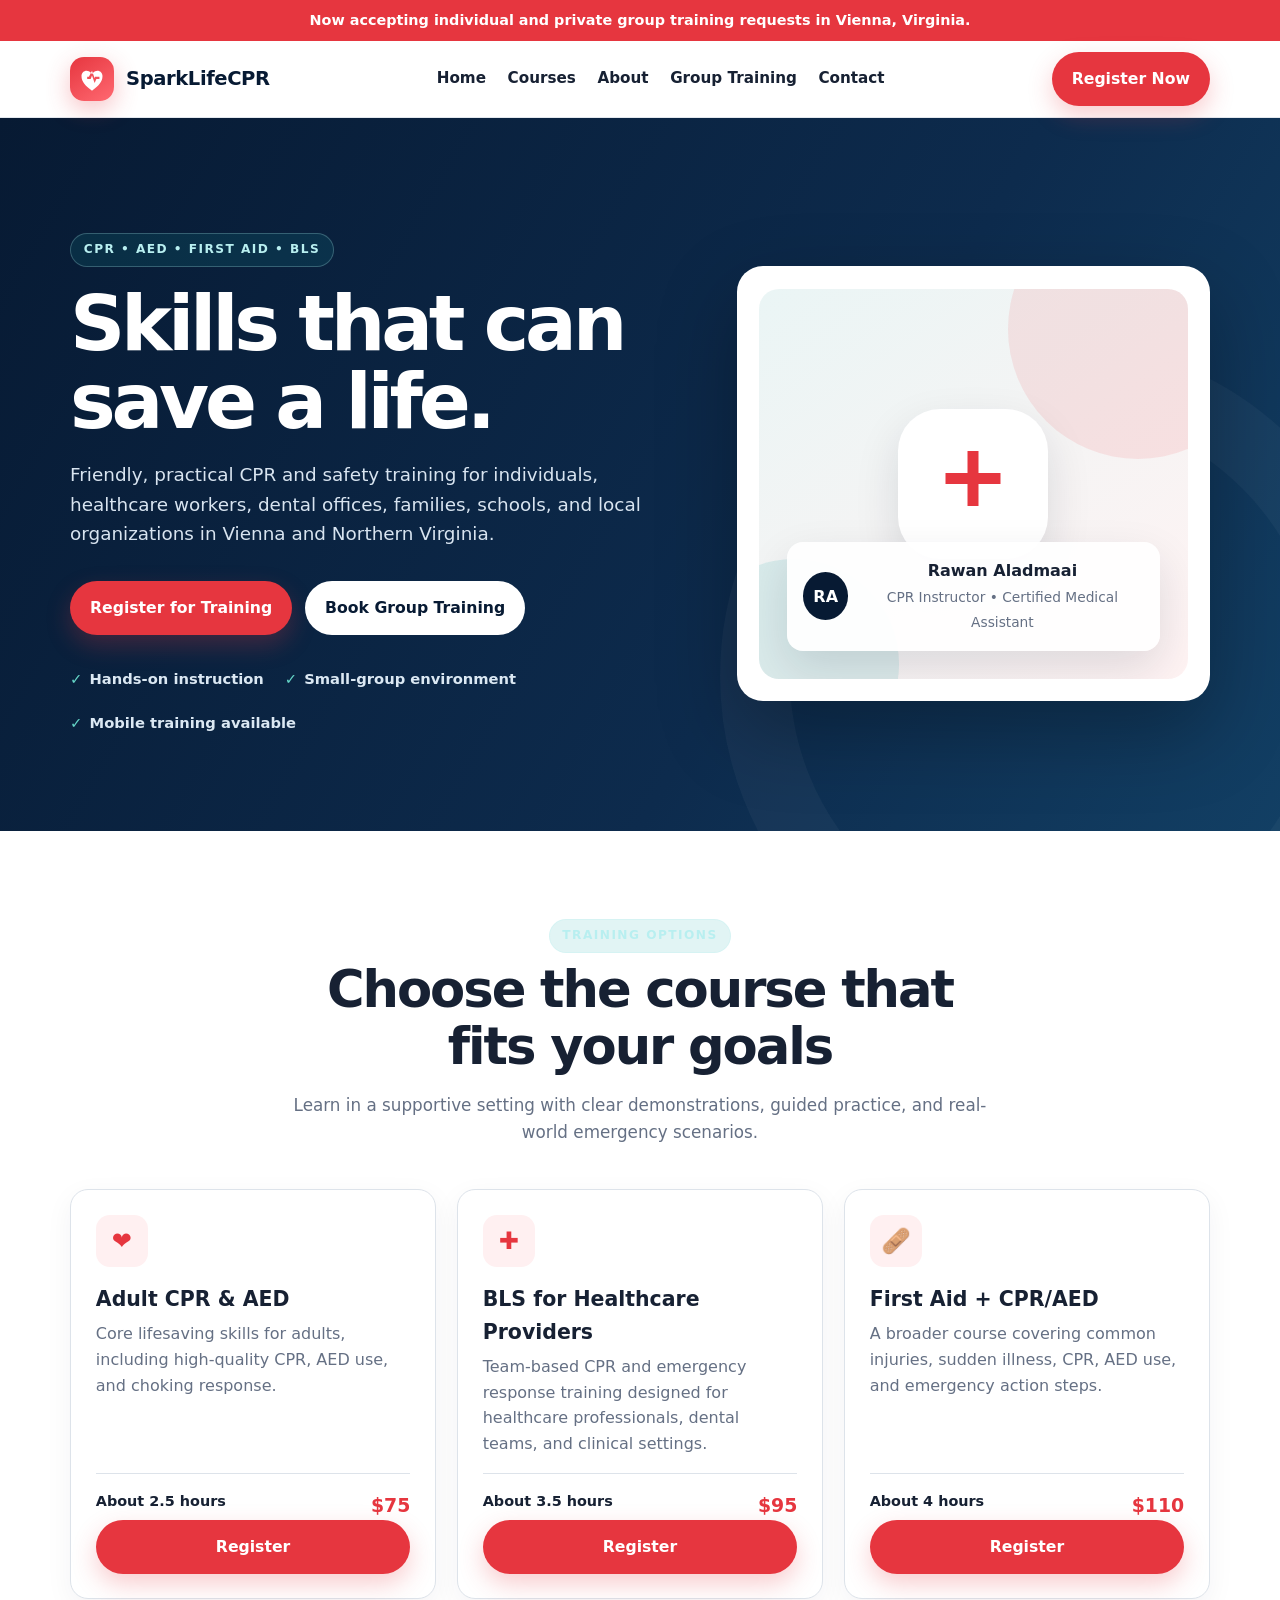
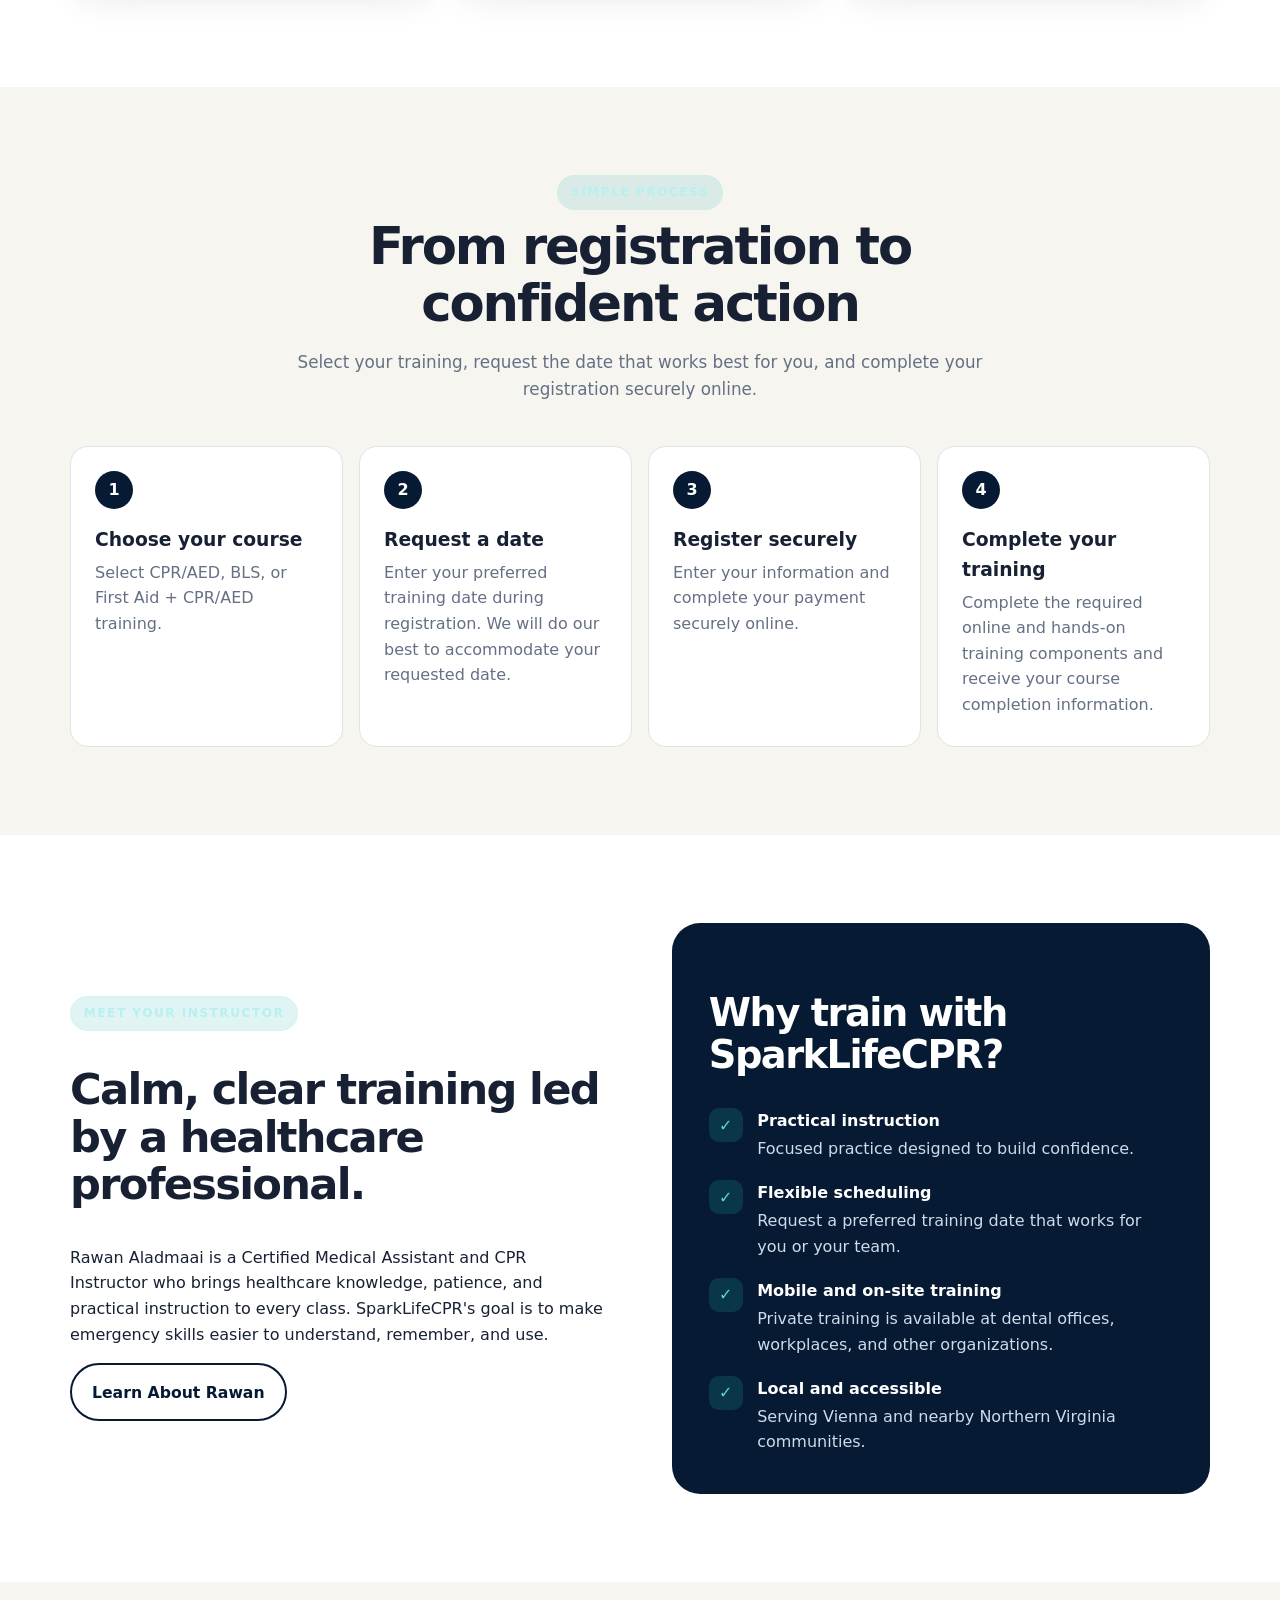
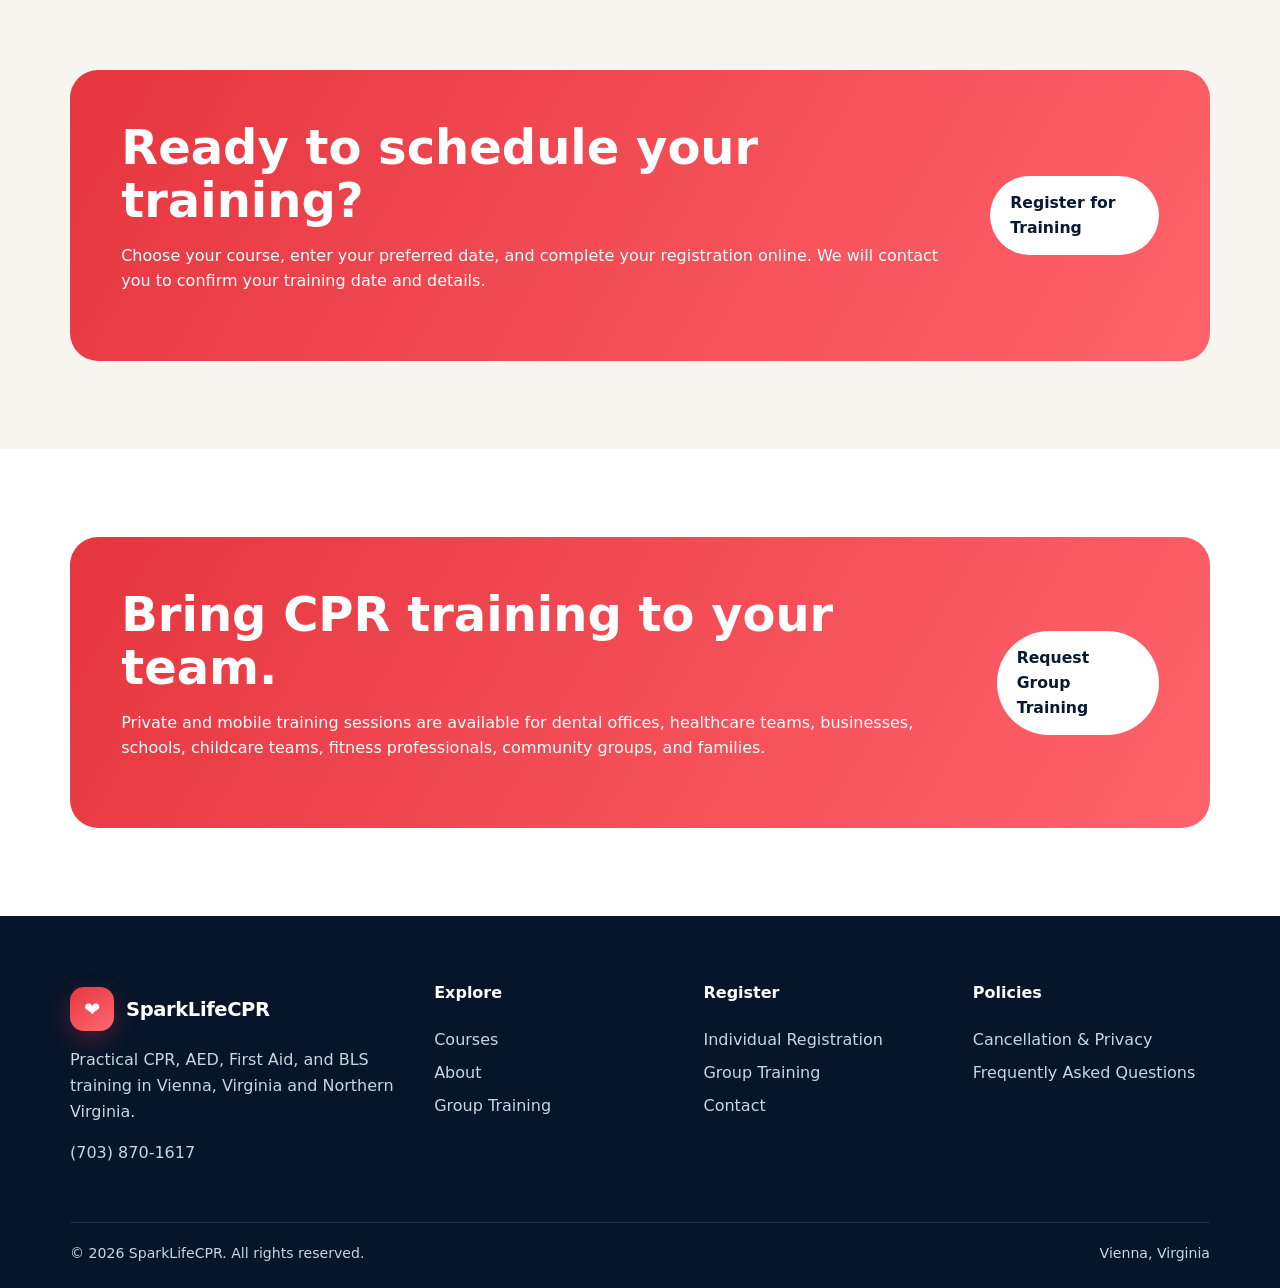
==== commit 22c4f2aa: "Update index.html" ====
--- a/index.html
+++ b/index.html
@@ -10,7 +10,7 @@
     window.dataLayer = window.dataLayer || [];
     function gtag() { dataLayer.push(arguments); }
     gtag('js', new Date());
-    gtag('config', 'G-QES0W2ZQ52');
+    gtag('config', 'G-76KJ27FE1B');
   </script>
 
   <meta name="viewport" content="width=device-width, initial-scale=1">
@@ -52,7 +52,6 @@
       <nav class="nav-links">
         <a href="index.html">Home</a>
         <a href="courses.html">Courses</a>
-        <a href="schedule.html">Schedule</a>
         <a href="about.html">About</a>
         <a href="group-training.html">Group Training</a>
         <a href="contact.html">Contact</a>
@@ -89,14 +88,14 @@
 
           <p>
             Friendly, practical CPR and safety training for individuals,
-            healthcare workers, families, schools, and local organizations
-            in Vienna and Northern Virginia.
+            healthcare workers, dental offices, families, schools, and
+            local organizations in Vienna and Northern Virginia.
           </p>
 
           <div class="hero-actions">
 
             <a class="btn btn-primary" href="register.html">
-              Find a Class
+              Register for Training
             </a>
 
             <a class="btn btn-light" href="group-training.html">
@@ -108,7 +107,7 @@
           <div class="trust-row">
             <span>Hands-on instruction</span>
             <span>Small-group environment</span>
-            <span>Convenient Vienna location</span>
+            <span>Mobile training available</span>
           </div>
 
         </div>
@@ -134,7 +133,7 @@
                 <strong>Rawan Aladmaai</strong>
                 <br>
                 <span class="small">
-                  Instructor • Certified Medical Assistant
+                  CPR Instructor • Certified Medical Assistant
                 </span>
               </div>
 
@@ -174,6 +173,7 @@
 
         <div class="grid-3">
 
+          <!-- CPR & AED -->
           <article class="card course-card">
 
             <div class="icon">❤</div>
@@ -192,16 +192,17 @@
               <span class="price">$75</span>
             </div>
 
-            <button
+            <a
               class="btn btn-primary"
-              data-pay="cprAed"
+              href="register.html"
             >
               Register
-            </button>
+            </a>
 
           </article>
 
 
+          <!-- BLS -->
           <article class="card course-card">
 
             <div class="icon">✚</div>
@@ -211,8 +212,8 @@
             </h3>
 
             <p>
-              Team-based CPR and emergency response practice designed
-              for healthcare and clinical settings.
+              Team-based CPR and emergency response training designed
+              for healthcare professionals, dental teams, and clinical settings.
             </p>
 
             <div class="course-meta">
@@ -220,16 +221,17 @@
               <span class="price">$95</span>
             </div>
 
-            <button
+            <a
               class="btn btn-primary"
-              data-pay="bls"
+              href="register.html"
             >
               Register
-            </button>
+            </a>
 
           </article>
 
 
+          <!-- First Aid -->
           <article class="card course-card">
 
             <div class="icon">🩹</div>
@@ -248,25 +250,16 @@
               <span class="price">$110</span>
             </div>
 
-            <button
+            <a
               class="btn btn-primary"
-              data-pay="firstAid"
+              href="register.html"
             >
               Register
-            </button>
+            </a>
 
           </article>
 
         </div>
-
-
-        <p
-          class="small"
-          style="text-align:center;margin-top:1rem"
-        >
-          Course names, durations, credential type, and prices can be
-          edited before launch.
-        </p>
 
       </div>
 
@@ -288,6 +281,11 @@
             From registration to confident action
           </h2>
 
+          <p>
+            Select your training, request the date that works best for you,
+            and complete your registration securely online.
+          </p>
+
         </div>
 
 
@@ -296,11 +294,25 @@
           <div class="step">
 
             <h3>
-              Choose a class
+              Choose your course
             </h3>
 
             <p>
-              Select the course and date that works best for you.
+              Select CPR/AED, BLS, or First Aid + CPR/AED training.
+            </p>
+
+          </div>
+
+
+          <div class="step">
+
+            <h3>
+              Request a date
+            </h3>
+
+            <p>
+              Enter your preferred training date during registration.
+              We will do our best to accommodate your requested date.
             </p>
 
           </div>
@@ -313,7 +325,7 @@
             </h3>
 
             <p>
-              Enter your information and complete payment online.
+              Enter your information and complete your payment securely online.
             </p>
 
           </div>
@@ -322,24 +334,12 @@
           <div class="step">
 
             <h3>
-              Practice hands-on
+              Complete your training
             </h3>
 
             <p>
-              Learn through demonstrations, coaching, and scenarios.
-            </p>
-
-          </div>
-
-
-          <div class="step">
-
-            <h3>
-              Complete training
-            </h3>
-
-            <p>
-              Finish the required skills and receive completion information.
+              Complete the required online and hands-on training components
+              and receive your course completion information.
             </p>
 
           </div>
@@ -369,10 +369,11 @@
           </h2>
 
           <p>
-            Rawan Aladmaai is a Certified Medical Assistant who brings
-            healthcare knowledge, patience, and practical instruction
-            to every class. SparkLifeCPR’s goal is to make emergency
-            skills easier to understand, remember, and use.
+            Rawan Aladmaai is a Certified Medical Assistant and CPR
+            Instructor who brings healthcare knowledge, patience, and
+            practical instruction to every class. SparkLifeCPR's goal
+            is to make emergency skills easier to understand, remember,
+            and use.
           </p>
 
           <a
@@ -413,10 +414,26 @@
               <span class="check">✓</span>
 
               <div>
-                <b>Flexible options</b>
+                <b>Flexible scheduling</b>
 
                 <p>
-                  Public classes and private on-site group sessions.
+                  Request a preferred training date that works for you or your team.
+                </p>
+              </div>
+
+            </div>
+
+
+            <div class="feature-item">
+
+              <span class="check">✓</span>
+
+              <div>
+                <b>Mobile and on-site training</b>
+
+                <p>
+                  Private training is available at dental offices,
+                  workplaces, and other organizations.
                 </p>
               </div>
 
@@ -446,162 +463,35 @@
     </section>
 
 
-    <!-- Upcoming Classes -->
+    <!-- Registration CTA -->
     <section class="bg-soft">
 
       <div class="container">
 
-        <div class="section-head">
-
-          <span class="eyebrow">
-            Upcoming classes
-          </span>
-
-          <h2>
-            Reserve your seat
-          </h2>
-
-        </div>
-
-
-        <div class="schedule">
-
-          <table>
-
-            <thead>
-
-              <tr>
-                <th>Course</th>
-                <th>Date</th>
-                <th>Time</th>
-                <th>Location</th>
-                <th>Status</th>
-                <th></th>
-              </tr>
-
-            </thead>
-
-
-            <tbody>
-
-              <tr>
-
-                <td>
-                  Adult CPR & AED
-                </td>
-
-                <td>
-                  Saturday, August 22
-                </td>
-
-                <td>
-                  10:00 AM
-                </td>
-
-                <td>
-                  Vienna, VA
-                </td>
-
-                <td>
-                  <span class="badge">
-                    Seats available
-                  </span>
-                </td>
-
-                <td>
-                  <a
-                    class="btn btn-primary"
-                    href="register.html"
-                  >
-                    Register
-                  </a>
-                </td>
-
-              </tr>
-
-
-              <tr>
-
-                <td>
-                  BLS for Healthcare Providers
-                </td>
-
-                <td>
-                  Wednesday, August 26
-                </td>
-
-                <td>
-                  6:00 PM
-                </td>
-
-                <td>
-                  Vienna, VA
-                </td>
-
-                <td>
-                  <span class="badge">
-                    Seats available
-                  </span>
-                </td>
-
-                <td>
-                  <a
-                    class="btn btn-primary"
-                    href="register.html"
-                  >
-                    Register
-                  </a>
-                </td>
-
-              </tr>
-
-
-              <tr>
-
-                <td>
-                  First Aid + CPR/AED
-                </td>
-
-                <td>
-                  Saturday, August 29
-                </td>
-
-                <td>
-                  9:30 AM
-                </td>
-
-                <td>
-                  Vienna, VA
-                </td>
-
-                <td>
-                  <span class="badge">
-                    Seats available
-                  </span>
-                </td>
-
-                <td>
-                  <a
-                    class="btn btn-primary"
-                    href="register.html"
-                  >
-                    Register
-                  </a>
-                </td>
-
-              </tr>
-
-            </tbody>
-
-          </table>
-
-        </div>
-
-
-        <p class="small">
-          Sample dates are included for layout purposes.
-          Replace them with confirmed class dates before publishing.
-        </p>
+        <div class="cta">
+
+          <div>
+
+            <h2>
+              Ready to schedule your training?
+            </h2>
+
+            <p>
+              Choose your course, enter your preferred date, and complete
+              your registration online. We will contact you to confirm
+              your training date and details.
+            </p>
+
+          </div>
+
+          <a
+            class="btn btn-light"
+            href="register.html"
+          >
+            Register for Training
+          </a>
+
+        </div>
 
       </div>
 
@@ -622,7 +512,8 @@
             </h2>
 
             <p>
-              Private sessions are available for offices, schools,
+              Private and mobile training sessions are available for
+              dental offices, healthcare teams, businesses, schools,
               childcare teams, fitness professionals, community groups,
               and families.
             </p>
@@ -671,7 +562,8 @@
           </a>
 
           <p>
-            Practical CPR, AED, First Aid, and BLS training in Vienna, Virginia.
+            Practical CPR, AED, First Aid, and BLS training in Vienna,
+            Virginia and Northern Virginia.
           </p>
 
           <p>
@@ -693,12 +585,12 @@
             Courses
           </a>
 
-          <a href="schedule.html">
-            Schedule
-          </a>
-
           <a href="about.html">
             About
+          </a>
+
+          <a href="group-training.html">
+            Group Training
           </a>
 
         </div>
@@ -761,4 +653,4 @@
   </footer>
 
 </body>
-</html>
+</html>
